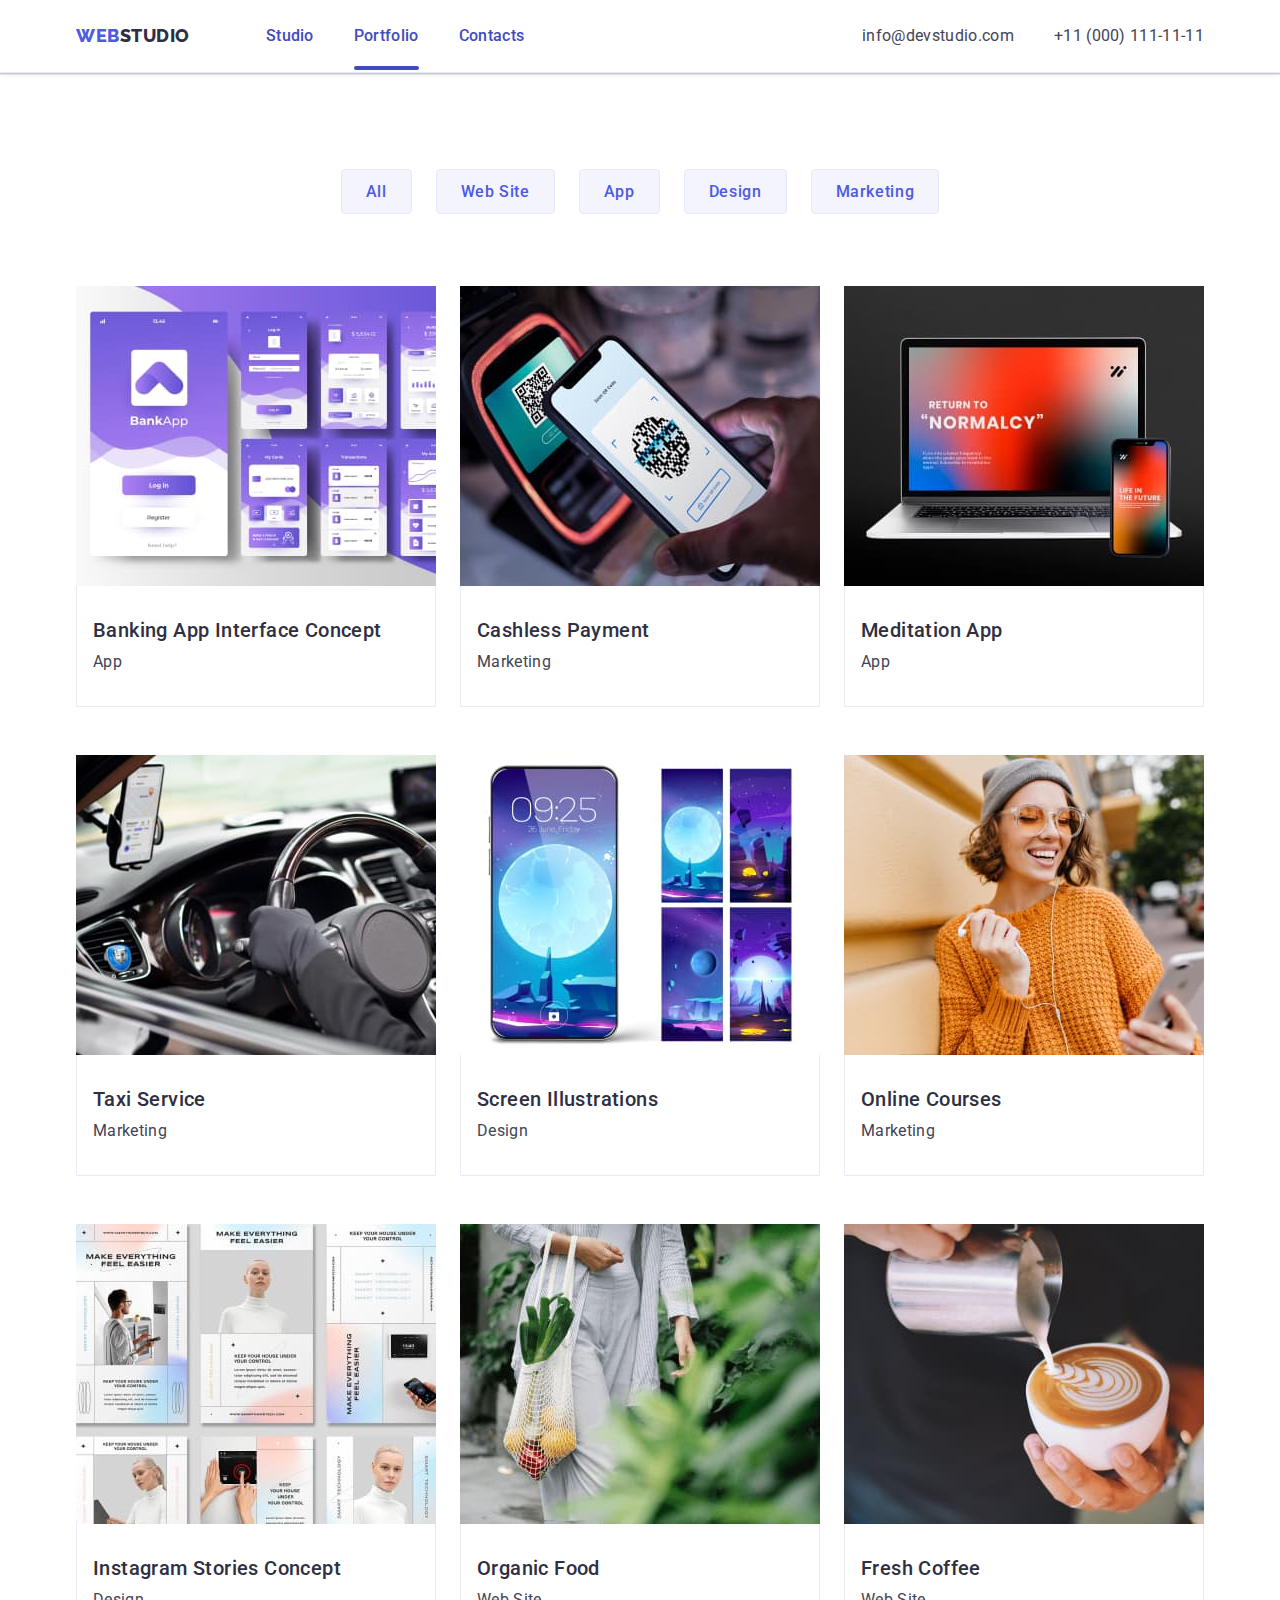
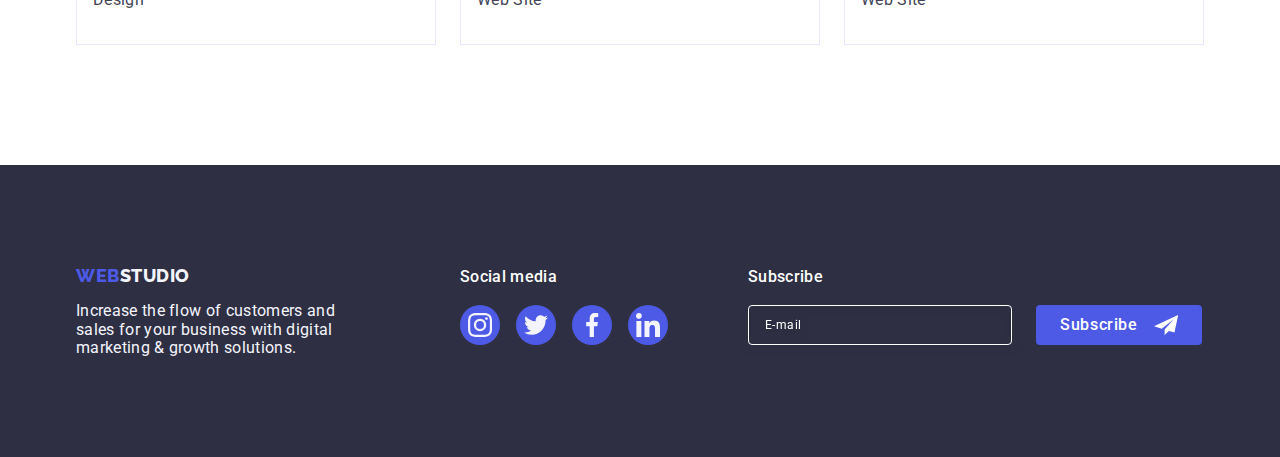
==== portfolio.html @ 7f77ce47 "Initial commit" ====
<!DOCTYPE html>
<html lang="en">
  <head>
    <meta charset="UTF-8" />
    <meta http-equiv="X-UA-Compatible" content="IE=edge" />
    <meta name="viewport" content="width=device-width, initial-scale=1.0" />
    <title>Webstudio</title>
    <link rel="preconnect" href="https://fonts.googleapis.com" />
    <link rel="preconnect" href="https://fonts.gstatic.com" crossorigin />
    <link
      href="https://fonts.googleapis.com/css2?family=Raleway:wght@800&family=Roboto:wght@400;500;700&display=swap"
      rel="stylesheet"
    />
    <link
      rel="stylesheet"
      href="https://cdnjs.cloudflare.com/ajax/libs/modern-normalize/1.1.0/modern-normalize.min.css"
    />
    <link rel="stylesheet" href="./css/styles.css" />
  </head>
  <body>
    <header class="main-header">
      <div class="container page-header-container">
        <nav class="main-nav">
          <a href="./index.html" class="page-logo-header link"
            >Web<span class="studio-logo">Studio</span></a
          >
          <ul class="nav-list list">
            <li class="nav-list-item">
              <a href="./index.html" class="nav-list-link link">Studio</a>
            </li>
            <li class="nav-list-item">
              <a href="./portfolio.html" class="nav-list-link link current"
                >Portfolio</a
              >
            </li>
            <li class="nav-list-item">
              <a href="" class="nav-list-link link">Contacts</a>
            </li>
          </ul>
        </nav>
        <address class="header-address">
          <ul class="contact-list list">
            <li class="contact-list-item">
              <a href="mailto:info@devstudio.com" class="contacts-link link"
                >info@devstudio.com</a
              >
            </li>
            <li class="contact-list-item">
              <a href="tel:+110001111111" class="contacts-link link"
                >+11 (000) 111-11-11</a
              >
            </li>
          </ul>
        </address>
      </div>
    </header>
    <main>
      <section class="section-main">
        <div class="container main-section-container">
          <h1 hidden>Main</h1>
          <ul class="button-list list">
            <li class="button-list-item">
              <button class="modal-open-btn" type="button">All</button>
            </li>
            <li class="button-list-item">
              <button class="modal-open-btn" type="button">Web Site</button>
            </li>
            <li class="button-list-item">
              <button class="modal-open-btn" type="button">App</button>
            </li>
            <li class="button-list-item">
              <button class="modal-open-btn" type="button">Design</button>
            </li>
            <li class="button-list-item">
              <button class="modal-open-btn" type="button">Marketing</button>
            </li>
          </ul>
          <ul class="widget-list list">
            <li class="widget-list-item">
              <a href="" class="widget-link link">
                <div class="employees-list-img-wraper">
                  <img
                    src="./images/Portfolio/Banking-App-Interface-Concept.jpg"
                    alt="App"
                    class="widget-list-img"
                    width="360"
                    height="300"
                  />
                  <p class="overlay">
                    14 Stylish and User-Friendly App Design Concepts · Task
                    Manager App · Calorie Tracker App · Exotic Fruit Ecommerce
                    App · Cloud Storage App
                  </p>
                </div>
                <div class="widget-container">
                  <h2 class="widget-list-title">
                    Banking App Interface Concept
                  </h2>
                  <p class="widget-list-text">App</p>
                </div>
              </a>
            </li>
            <li class="widget-list-item">
              <a href="" class="widget-link link">
                <div class="employees-list-img-wraper">
                  <img
                    src="./images/Portfolio/Cashless-Payment.jpg"
                    alt="Marketing"
                    class="widget-list-img"
                    width="360"
                    height="300"
                  />
                  <p class="overlay">
                    14 Stylish and User-Friendly App Design Concepts · Task
                    Manager App · Calorie Tracker App · Exotic Fruit Ecommerce
                    App · Cloud Storage App
                  </p>
                </div>
                <div class="widget-container">
                  <h2 class="widget-list-title">Cashless Payment</h2>
                  <p class="widget-list-text">Marketing</p>
                </div>
              </a>
            </li>
            <li class="widget-list-item">
              <a href="" class="widget-link link">
                <div class="employees-list-img-wraper">
                  <img
                    src="./images/Portfolio/Meditation-App.jpg"
                    alt="App"
                    class="widget-list-img"
                    width="360"
                    height="300"
                  />
                  <p class="overlay">
                    14 Stylish and User-Friendly App Design Concepts · Task
                    Manager App · Calorie Tracker App · Exotic Fruit Ecommerce
                    App · Cloud Storage App
                  </p>
                </div>
                <div class="widget-container">
                  <h2 class="widget-list-title">Meditation App</h2>
                  <p class="widget-list-text">App</p>
                </div>
              </a>
            </li>
            <li class="widget-list-item">
              <a href="" class="widget-link link">
                <div class="employees-list-img-wraper">
                  <img
                    src="./images/Portfolio/Taxi-Service.jpg"
                    alt="Marketing"
                    class="widget-list-img"
                    width="360"
                    height="300"
                  />
                  <p class="overlay">
                    14 Stylish and User-Friendly App Design Concepts · Task
                    Manager App · Calorie Tracker App · Exotic Fruit Ecommerce
                    App · Cloud Storage App
                  </p>
                </div>
                <div class="widget-container">
                  <h2 class="widget-list-title">Taxi Service</h2>
                  <p class="widget-list-text">Marketing</p>
                </div>
              </a>
            </li>
            <li class="widget-list-item">
              <a href="" class="widget-link link">
                <div class="employees-list-img-wraper">
                  <img
                    src="./images/Portfolio/Screen-Illustrations.jpg"
                    alt="Design"
                    class="widget-list-img"
                    width="360"
                    height="300"
                  />
                  <p class="overlay">
                    14 Stylish and User-Friendly App Design Concepts · Task
                    Manager App · Calorie Tracker App · Exotic Fruit Ecommerce
                    App · Cloud Storage App
                  </p>
                </div>
                <div class="widget-container">
                  <h2 class="widget-list-title">Screen Illustrations</h2>
                  <p class="widget-list-text">Design</p>
                </div>
              </a>
            </li>
            <li class="widget-list-item">
              <a href="" class="widget-link link">
                <div class="employees-list-img-wraper">
                  <img
                    src="./images/Portfolio/Online-Courses.jpg"
                    alt="Marketing"
                    class="widget-list-img"
                    width="360"
                    height="300"
                  />
                  <p class="overlay">
                    14 Stylish and User-Friendly App Design Concepts · Task
                    Manager App · Calorie Tracker App · Exotic Fruit Ecommerce
                    App · Cloud Storage App
                  </p>
                </div>
                <div class="widget-container">
                  <h2 class="widget-list-title">Online Courses</h2>
                  <p class="widget-list-text">Marketing</p>
                </div>
              </a>
            </li>
            <li class="widget-list-item">
              <a href="" class="widget-link link">
                <div class="employees-list-img-wraper">
                  <img
                    src="./images/Portfolio/Instagram-Stories-Concept.jpg"
                    alt="Design"
                    class="widget-list-img"
                    width="360"
                    height="300"
                  />
                  <p class="overlay">
                    14 Stylish and User-Friendly App Design Concepts · Task
                    Manager App · Calorie Tracker App · Exotic Fruit Ecommerce
                    App · Cloud Storage App
                  </p>
                </div>
                <div class="widget-container">
                  <h2 class="widget-list-title">Instagram Stories Concept</h2>
                  <p class="widget-list-text">Design</p>
                </div>
              </a>
            </li>
            <li class="widget-list-item">
              <a href="" class="widget-link link">
                <div class="employees-list-img-wraper">
                  <img
                    src="./images/Portfolio/Organic-Food.jpg"
                    alt="Web Site"
                    class="widget-list-img"
                    width="360"
                    height="300"
                  />
                  <p class="overlay">
                    14 Stylish and User-Friendly App Design Concepts · Task
                    Manager App · Calorie Tracker App · Exotic Fruit Ecommerce
                    App · Cloud Storage App
                  </p>
                </div>
                <div class="widget-container">
                  <h2 class="widget-list-title">Organic Food</h2>
                  <p class="widget-list-text">Web Site</p>
                </div>
              </a>
            </li>
            <li class="widget-list-item">
              <a href="" class="widget-link link">
                <div class="employees-list-img-wraper">
                  <img
                    src="./images/Portfolio/Fresh-Coffee.jpg"
                    alt="WebSite"
                    class="widget-list-img"
                    width="360"
                    height="300"
                  />
                  <p class="overlay">
                    14 Stylish and User-Friendly App Design Concepts · Task
                    Manager App · Calorie Tracker App · Exotic Fruit Ecommerce
                    App · Cloud Storage App
                  </p>
                </div>
                <div class="widget-container">
                  <h2 class="widget-list-title">Fresh Coffee</h2>
                  <p class="widget-list-text">Web Site</p>
                </div>
              </a>
            </li>
          </ul>
        </div>
      </section>
    </main>
    <footer class="page-footer">
      <div class="container footer-section-container">
        <div class="footer-div">
          <a href="./index.html" class="page-logo-footer link"
            >Web<span class="studio-logo-footer">Studio</span></a
          >
          <p class="footer-text">
            Increase the flow of customers and sales for your business with
            digital marketing & growth solutions.
          </p>
        </div>
        <div>
          <p class="social-media-list">Social media</p>
          <ul class="icon-footer list">
            <li class="icon-footer-item">
              <a href="" class="footer-link-icon link">
                <svg class="footer-icon-svg" width="24" height="24">
                  <use href="./images/icons.svg#icon-instagram"></use>
                </svg>
              </a>
            </li>
            <li class="icon-footer-item">
              <a href="" class="footer-link-icon link">
                <svg
                  class="footer-icon-svg"
                  width="24"
                  height="24"
                  aria-label=""
                >
                  <use href="./images/icons.svg#icon-twitter"></use>
                </svg>
              </a>
            </li>
            <li class="icon-footer-item">
              <a href="" class="footer-link-icon link">
                <svg
                  class="footer-icon-svg"
                  width="24"
                  height="24"
                  aria-label=""
                >
                  <use href="./images/icons.svg#icon-facebook"></use>
                </svg>
              </a>
            </li>
            <li class="icon-footer-item">
              <a href="" class="footer-link-icon link">
                <svg
                  class="footer-icon-svg"
                  width="24"
                  height="24"
                  aria-label=""
                >
                  <use href="./images/icons.svg#icon-linkedin"></use>
                </svg>
              </a>
            </li>
          </ul>
        </div>
        <div class="footer-main-div">
          <p class="foter-main-div-list">Subscribe</p>
          <form class="footer-form">
            <label class="footer-form-label">
              <input
                type="email"
                class="footer-form-input"
                placeholder="E-mail"
                name="email-subscribe"
              />
            </label>
            <button class="footer-subscribe-btn" type="submit">
              Subscribe
              <svg width="24" height="24" class="footer-subscribe-btn-svg">
                <use href="./images/icons.svg#icon-icon-send"></use>
              </svg>
            </button>
          </form>
        </div>
      </div>
    </footer>
  </body>
</html>
---- css/styles.css ----
:root {
  --main-font-family: "Roboto", sans-serif;
  --secondary-font-family-family: "Raleway", sans-serif;
  --main-text-color: #2e2f42;
  --hover-text-color: #404bbf;
  --secondary-main-text-color-blue: #4d5ae5;
  --secondary-main-text-color-dark: #434455;
  --transition-duration-and-fanc: 250ms cubic-bezier(0.4, 0, 0.2, 1);
}
button {
  cursor: pointer;
}
.list {
  list-style: none;
}
.link {
  text-decoration: none;
}
.page-logo-header {
  font-family: var(--secondary-font-family-family);
  font-weight: 800;
  font-size: 18px;
  line-height: 1.17;
  display: flex;
  align-items: center;
  letter-spacing: 0.03em;
  text-transform: uppercase;

  color: var(--secondary-main-text-color-blue);
  margin-right: 76px;
}
.nav-list-link:hover,
.nav-list-link:focus {
  color: var(--hover-text-color);
}
.studio-logo {
  color: var(--main-text-color);
}
.nav-list-link {
  position: relative;
  font-family: var(--main-font-family);
  font-weight: 500;
  font-size: 16px;
  line-height: 1.5;
  letter-spacing: 0.02em;
  color: var(--hover-text-color);
  padding-top: 24px;
  padding-bottom: 24px;
  transition: color var(--transition-duration-and-fanc);
}
.contacts-link {
  font-family: var(--main-font-family);
  font-weight: 400;
  font-size: 16px;
  line-height: 1.5;

  letter-spacing: 0.02em;

  color: var(--secondary-main-text-color-dark);
  transition: color var(--transition-duration-and-fanc);
}
.title-busines {
  font-family: var(--main-font-family);
  font-weight: 700;
  font-size: 56px;
  line-height: 1.07;
  text-align: center;
  letter-spacing: 0.02em;

  color: #ffffff;
  max-width: 496px;
  margin: 0 auto;
}
.modal-open-btn {
  font-family: var(--main-font-family);
  font-weight: 500;
  font-size: 16px;
  line-height: 1.2;
  align-items: center;
  letter-spacing: 0.04em;
  color: var(--secondary-main-text-color-blue);
  border-radius: 4px;
  padding: 12px 24px;
  border: 1px solid #e7e9fc;
  background: #f4f4fd;
  transition: color var(--transition-duration-and-fanc),
    background-color var(--transition-duration-and-fanc),
    border-color var(--transition-duration-and-fanc),
    box-shadow var(--transition-duration-and-fanc);
}
.main-list-title {
  font-family: var(--main-font-family);
  font-weight: 500;
  font-size: 20px;
  line-height: 1.2;

  letter-spacing: 0.02em;

  color: var(--main-text-color);
  margin-bottom: 8px;
}
.subtitle-main {
  font-family: var(--main-font-family);
  font-weight: 400;
  font-size: 16px;
  line-height: 1.5;
  letter-spacing: 0.02em;

  color: var(--secondary-main-text-color-dark);
}
.main-title {
  font-family: var(--main-font-family);
  font-weight: 700;
  font-size: 36px;
  line-height: 1.11;
  text-align: center;
  letter-spacing: 0.02em;
  text-transform: capitalize;
  color: var(--main-text-color);
  margin-bottom: 72px;
}
.team-list-workers {
  font-family: var(--main-font-family);
  font-weight: 500;
  font-size: 20px;
  line-height: 1.2;
  text-align: center;
  letter-spacing: 0.02em;

  color: var(--main-text-color);
  margin-bottom: 8px;
}
.team-list-profession {
  font-family: var(--main-font-family);
  font-weight: 400;
  font-size: 16px;
  line-height: 1.5;
  text-align: center;
  letter-spacing: 0.02em;

  color: var(--secondary-main-text-color-dark);
  margin-bottom: 8px;
}
.footer-text {
  font-family: var(--main-font-family);
  font-weight: 400;
  font-size: 16px;
  line-height: 1, 33;
  letter-spacing: 0.02em;

  color: #f4f4fd;
  max-width: 264px;
}
.modal-open-btn:hover,
.modal-open-btn:focus {
  background: var(--hover-text-color);
  box-shadow: 0px 3px 1px rgba(0, 0, 0, 0.1), 0px 2px 1px rgba(0, 0, 0, 0.08),
    0px 2px 2px rgba(0, 0, 0, 0.12);
  border-radius: 4px;
  color: #ffffff;
  border: 1px solid transparent;
}
.widget-list-title {
  font-family: var(--main-font-family);
  font-weight: 500;
  font-size: 20px;
  line-height: 1.2;

  letter-spacing: 0.02em;

  color: var(--main-text-color);
  margin-bottom: 8px;
}
.widget-list-text {
  font-family: var(--main-font-family);
  font-style: normal;
  font-weight: 400;
  font-size: 16px;
  line-height: 24px;

  letter-spacing: 0.02em;

  color: var(--secondary-main-text-color-dark);
}
body {
  color: var(--secondary-main-text-color-dark);
  font-family: var(--main-font-family);
  background-color: #ffffff;
}
.header-address {
  font-style: normal;
}
.contacts-link:hover,
.contacts-link:focus {
  color: var(--hover-text-color);
}
.section-main-busines {
  background-color: var(--main-text-color);
  padding: 188px 0;
  background-image: linear-gradient(
      rgba(46, 47, 66, 0.7),
      rgba(46, 47, 66, 0.7)
    ),
    url(../images/img-name.jpg);
  background-size: cover;
  max-width: 1440px;
  background-repeat: no-repeat;
  background-position: center;
  margin-left: auto;
  margin-right: auto;
}
.modal-open-button {
  font-family: var(--main-font-family);
  font-weight: 500;
  font-size: 16px;
  line-height: 1.5;
  align-items: center;
  letter-spacing: 0.04em;
  color: #ffffff;
  background: var(--secondary-main-text-color-blue);
  box-shadow: 0px 4px 4px rgba(0, 0, 0, 0.15);
  border-radius: 4px;
  display: block;
  min-width: 169px;
  height: 56px;
  border: none;
  margin: 48px auto 0 auto;
  transition: background-color var(--transition-duration-and-fanc);
}
.modal-open-button:hover,
.modal-open-button:focus {
  background-color: var(--hover-text-color);
}
.hidden-list {
  font-family: var(--main-font-family);
  font-weight: 700;
  font-size: 36px;
  line-height: 1, 33;
  text-align: center;
  letter-spacing: 0.02em;
  text-transform: capitalize;
  color: var(--secondary-main-text-color-blue);
}
.main-section-team {
  background-color: #f4f4fd;
}
.team-list-item {
  background-color: #ffffff;
}
.page-footer {
  background-color: var(--main-text-color);
}
.studio-logo-footer {
  color: #f4f4fd;
}
h1,
h2,
h3,
h4,
p {
  margin-top: 0;
  margin-bottom: 0;
}
ul,
ol {
  margin-top: 0;
  margin-right: 0;
  margin-bottom: 0;
}
img {
  display: block;
}
.main-header {
  display: flex;
  align-items: center;
  border-bottom: 1px solid #e7e9fc;
  padding-top: 24px;
  padding-bottom: 24px;
}
.main-nav {
  display: flex;
  align-items: center;
}
.nav-list {
  display: flex;
  align-items: center;
  gap: 40px;
}
.contact-list {
  display: flex;
  gap: 40px;
}
.container {
  width: 1158px;
  margin-left: auto;
  margin-right: auto;
  padding-left: 15px;
  padding-right: 15px;
}
.page-header-container {
  display: flex;
  align-items: center;
  justify-content: space-between;
}
ul {
  padding: 0px;
}
.main-list {
  display: flex;
  gap: 24px;
}
.section-main-advantages {
  padding: 120px 0;
}
.main-list-item {
  width: calc((100% - 72px) / 4);
}
.project-list {
  display: flex;
  gap: 24px;
}
.section-project {
  padding-bottom: 120px;
}
.main-section-team {
  padding: 120px 0;
}
.team-list {
  display: flex;
  gap: 24px;
}
.team-list-item {
  width: calc((100% - 72px) / 4);
  border-radius: 0px 0px 4px 4px;
  box-shadow: 0px 1px 6px rgba(46, 47, 66, 0.08),
    0px 1px 1px rgba(46, 47, 66, 0.16), 0px 2px 1px rgba(46, 47, 66, 0.08);
}
.team-container {
  padding: 32px 0;
}
.page-footer {
  padding: 100px 0;
}
.page-logo-footer {
  font-family: var(--secondary-font-family-family);
  font-weight: 800;
  font-size: 18px;
  line-height: 1.17;
  display: flex;
  align-items: center;
  letter-spacing: 0.03em;
  text-transform: uppercase;

  color: var(--secondary-main-text-color-blue);
  margin-right: 76px;
  display: inline-block;
  margin-bottom: 16px;
}
.button-list {
  display: flex;
  justify-content: center;
  gap: 24px;
  margin-bottom: 72px;
}
.section-main {
  padding-top: 96px;
  padding-bottom: 120px;
}
.widget-list {
  display: flex;
  flex-wrap: wrap;
  column-gap: 24px;
  row-gap: 48px;
}
.widget-list-item {
  width: calc((100% - 48px) / 3);
}
.widget-container {
  padding: 32px 16px;
  border: 1px solid #e7e9fc;
  border-top: none;
}
.main-header {
  box-shadow: 0px 2px 1px rgba(46, 47, 66, 0.08),
    0px 1px 1px rgba(46, 47, 66, 0.16), 0px 1px 6px rgba(46, 47, 66, 0.08);
}
.main-div-icon {
  display: flex;
  justify-content: center;
  align-items: center;
  background: #f4f4fd;
  border-radius: 4px;
  height: 112px;
  margin-bottom: 8px;
}
.icon-team {
  display: flex;
  justify-content: center;
  align-items: center;
  gap: 24px;
}
.icon-team-item {
  width: 40px;
  height: 40px;
}
.team-link-icon {
  display: flex;
  justify-content: center;
  align-items: center;
  width: 100%;
  height: 100%;
  background-color: var(--secondary-main-text-color-blue);
  border-radius: 50%;
  transition: background-color var(--transition-duration-and-fanc);
}
.team-link-icon:hover,
.team-link-icon:focus {
  background-color: var(--hover-text-color);
}
.team-icon-svg {
  fill: #f4f4fd;
}
.section-main-customers {
  padding-top: 120px;
  padding-bottom: 120px;
}
.main-link-customers {
  border: 1px solid #8e8f99;
  border-radius: 4px;
  height: 100%;
  width: 100%;
  display: flex;
  justify-content: center;
  align-items: center;
  color: #8e8f99;
  transition: border-color var(--transition-duration-and-fanc),
    color var(--transition-duration-and-fanc);
}
.main-list-customers {
  display: flex;
  justify-content: center;
  align-items: center;
  gap: 24px;
}
.main-title-customers {
  font-family: var(--main-font-family);
  font-weight: 700;
  font-size: 36px;
  line-height: 1.11;
  text-align: center;
  letter-spacing: 0.02em;
  text-transform: capitalize;
  color: var(--main-text-color);
  margin-bottom: 72px;
}
.main-list-customers-item {
  height: 88px;
  width: calc((100% - 120px) / 6);
}
.main-link-customers:hover,
.main-link-customers:focus {
  border-color: var(--hover-text-color);
  color: var(--hover-text-color);
}
.customers-icon {
  fill: currentColor;
}
.footer-section-container {
  display: flex;
  align-items: baseline;
}
.social-media-list {
  font-family: var(--main-font-family);
  font-style: normal;
  font-weight: 500;
  font-size: 16px;
  line-height: 24px;

  letter-spacing: 0.02em;

  color: #ffffff;
  margin-bottom: 16px;
}
.footer-div {
  margin-right: 120px;
}
.icon-footer-item {
  width: 40px;
  height: 40px;
}
.icon-footer {
  display: flex;
  justify-content: center;
  align-items: center;
  gap: 16px;
}
.footer-link-icon {
  display: flex;
  justify-content: center;
  align-items: center;
  width: 100%;
  height: 100%;
  background-color: var(--secondary-main-text-color-blue);
  border-radius: 50%;
  transition: background-color var(--transition-duration-and-fanc);
}
.footer-icon-svg {
  fill: #f4f4fd;
}
.footer-link-icon:hover,
.footer-link-icon:focus {
  background-color: #31d0aa;
}
.widget-link {
  display: block;
  transition: box-shadow var(--transition-duration-and-fanc);
}
.widget-link:hover,
.widget-link:focus {
  box-shadow: 0px 1px 6px rgba(46, 47, 66, 0.08),
    0px 1px 1px rgba(46, 47, 66, 0.16), 0px 2px 1px rgba(46, 47, 66, 0.08);
}
.employees-list-img-wraper {
  position: relative;
  overflow: hidden;
}
.overlay {
  position: absolute;
  top: 0;
  left: 0;
  padding: 40px 32px;
  background-color: var(--secondary-main-text-color-blue);
  width: 100%;
  height: 100%;
  overflow: auto;
  font-family: "Roboto";
  font-weight: 400;
  font-size: 16px;
  line-height: 1.5;
  letter-spacing: 0.02em;
  color: #f4f4fd;
  transform: translateY(100%);
  transition: transform var(--transition-duration-and-fanc);
}
.widget-link:hover .overlay,
.widget-link:focus .overlay {
  transform: translateY(0%);
}
.background {
  position: fixed;
  top: 0;
  left: 0;
  width: 100%;
  height: 100%;
  background: rgba(46, 47, 66, 0.4);
  transition: opacity var(--transition-duration-and-fanc),
    visibility var(--transition-duration-and-fanc);
}
.modal {
  position: absolute;
  top: 50%;
  left: 50%;
  transform: translate(-50%, -50%);
  width: 408px;
  min-height: 584px;
  background: #fcfcfc;
  box-shadow: 0px 1px 1px rgba(0, 0, 0, 0.14), 0px 1px 3px rgba(0, 0, 0, 0.12),
    0px 2px 1px rgba(0, 0, 0, 0.2);
  border-radius: 4px;
  transition: transform var(--transition-duration-and-fanc);
  padding: 72px 24px 24px 24px;
}
.modal-closed-btn {
  position: absolute;
  top: 24px;
  right: 24px;
  transform: translate();
  width: 24px;
  height: 24px;
  background: #e7e9fc;
  border: 1px solid rgba(0, 0, 0, 0.1);
  padding: 0px;
  border-radius: 50%;
  display: flex;
  justify-content: center;
  align-items: center;
  transition: background-color var(--transition-duration-and-fanc),
    border var(--transition-duration-and-fanc);
}
.modal-closed-btn:hover,
.modal-closed-btn:focus {
  background-color: #404bbf;
  border: none;
  fill: #ffffff;
}
.is-hidden {
  opacity: 0;
  visibility: hidden;
  pointer-events: none;
}
.modal-closed-icon {
  transition: fill var(--transition-duration-and-fanc);
}
.current::after {
  display: block;
  content: "";
  position: absolute;
  left: 0;
  bottom: -1px;
  width: 100%;
  height: 4px;
  background-color: var(--hover-text-color);
  border-radius: 2px;
  margin-top: 20px;
  transition: color var(--transition-duration-and-fanc);
  color: #404bbf;
}
.contacts-title {
  font-family: var(--main-font-family);
  font-weight: 500;
  font-size: 16px;
  line-height: 1.5;
  display: flex;
  justify-content: center;
  align-items: center;
  letter-spacing: 0.02em;

  color: var(--main-text-color);
  margin-bottom: 16px;
  text-align: center;
}
.contact-form-field-wrapper {
  display: block;
  font-size: 12px;
  line-height: 1.17;
  letter-spacing: 0.04em;
  color: #8e8f99;
  margin-bottom: 4px;
}
.contacts-form-input {
  width: 100%;
  padding-left: 38px;
  height: 40px;
  border: 1px solid rgba(46, 47, 66, 0.4);
  border-radius: 4px;
  transition: border-color var(--transition-duration-and-fanc);
  background-color: transparent;
  outline: transparent;
}
.contact-form-field-desc {
  font-family: var(--main-font-family);
  font-weight: 400;
  font-size: 12px;
  line-height: 1.16px;
  letter-spacing: 0.04em;
  color: #8e8f99;
  display: block;
  margin-bottom: 10px;
}
.contact-form-input-icon {
  position: absolute;
  top: 50%;
  left: 16px;
  transform: translateY(-50%);
  fill: #2e2f42;
  transition: fill var(--transition-duration-and-fanc);
}
.contact-form-input-wrapper {
  position: relative;
  display: block;
}
.contacts-form-input:focus {
  border-color: var(--secondary-main-text-color-blue);
  outline: none;
}
.contacts-form-input:focus + .contact-form-input-icon {
  fill: var(--secondary-main-text-color-blue);
}
.contacts-form-textarea {
  width: 100%;
  height: 120px;
  resize: none;
  padding: 8px 16px 8px 16px;
  line-height: 1.17;
  background: #fcfcfc;
  border-radius: 4px;
  transition: border-color var(--transition-duration-and-fanc);
  font-size: 12px;
  letter-spacing: 0.04em;
  color: rgba(46, 47, 66, 0.4);
  border: 1px solid rgba(46, 47, 66, 0.2);
  background-color: transparent;
  outline: transparent;
}
.contacts-form-textarea:focus {
  outline: none;
  border-color: var(--secondary-main-text-color-blue);
}
.contacts-form-textarea::placeholder {
  font-family: var(--main-font-family);
  font-weight: 400;
  font-size: 12px;
  line-height: 1.5;

  letter-spacing: 0.04em;

  color: rgba(46, 47, 66, 0.4);
}
.contacts-form-container {
  margin-bottom: 8px;
}
.contacts-form-container-textarea {
  margin-bottom: 16px;
}
.contacts-form-container-checkbox {
  margin-bottom: 24px;
  height: 16px;
  width: 100%;
}
.contact-form-field-check {
  width: 16px;
  height: 16px;
  border: 1px solid rgba(46, 47, 66, 0.4);
  border-radius: 2px;
  display: inline-flex;
  align-items: center;
  justify-content: center;
  fill: transparent;
  transition: background-color 250ms cubic-bezier(0.4, 0, 0.2, 1),
    border 250ms cubic-bezier(0.4, 0, 0.2, 1),
    fill 250ms cubic-bezier(0.4, 0, 0.2, 1);
  margin-right: 10px;
}
.contacts-form-checkbox:checked
  + .contact-form-field-wrapper
  > .contact-form-field-check {
  background-color: var(--hover-text-color);
  border: none;
  fill: #ffffff;
  border-color: var(--hover-text-color);
}
.contact-form-field-link {
  color: #4d5ae5;
}
.contacts-form-checkbox {
  appearance: none;
  position: absolute;
}
.contact-form-button {
  display: block;
  min-width: 169px;
  font-weight: 500;
  font-size: 16px;
  line-height: 1.5;
  align-items: center;
  letter-spacing: 0.04em;
  color: #ffffff;
  background: var(--secondary-main-text-color-blue);
  box-shadow: 0px 4px 4px rgba(0, 0, 0, 0.15);
  border-radius: 4px;
  min-width: 169px;
  height: 56px;
  border: none;
  margin: 48px auto 0 auto;
  transition: background-color var(--transition-duration-and-fanc);
}
.foter-main-div-list {
  font-weight: 500;
  font-size: 16px;
  line-height: 1.5;
  letter-spacing: 0.02em;

  color: #ffffff;
  margin-bottom: 16px;
}
.footer-main-div {
  margin-left: 80px;
}
.footer-form-input {
  background-color: transparent;
  height: 40px;
  width: 264px;
  border: 1px solid #ffffff;
  filter: drop-shadow(0px 4px 4px rgba(0, 0, 0, 0.15));
  border-radius: 4px;
  font-weight: 400;
  font-size: 12px;
  line-height: 1.5;
  letter-spacing: 0.04em;
  padding-left: 16px;
  color: #ffffff;
}
.footer-form-input::placeholder {
  color: #ffffff;
}
.footer-subscribe-btn {
  background: #4d5ae5;
  border-radius: 4px;
  display: flex;
  flex-direction: row;
  justify-content: center;
  align-items: center;
  padding: 8px 24px;
  font-weight: 500;
  font-size: 16px;
  line-height: 24px;
  letter-spacing: 0.04em;
  min-width: 165px;

  color: #ffffff;
  border: none;
}
.footer-form {
  display: flex;
  gap: 24px;
}
.footer-subscribe-btn-svg {
  margin-left: 16px;
}
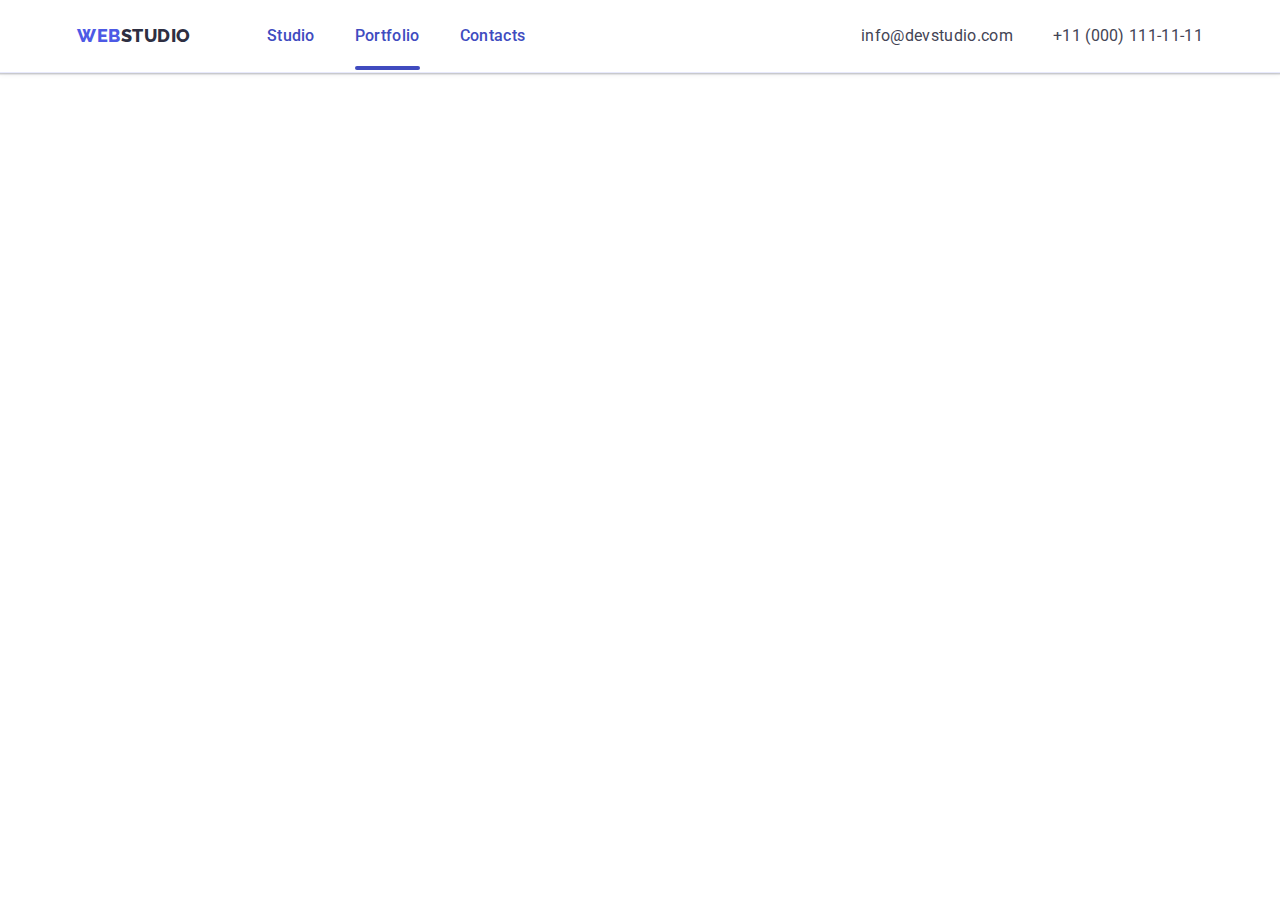
==== commit 292844cb: "123" ====
--- a/portfolio.html
+++ b/portfolio.html
@@ -38,6 +38,11 @@
             </li>
           </ul>
         </nav>
+        <button class="modal-open-btn-header js-open-menu" type="button">
+          <svg class="svg-header-button" width="32" height="22">
+            <use href="./images/icons.svg#icon-menu"></use>
+          </svg>
+        </button>
         <address class="header-address">
           <ul class="contact-list list">
             <li class="contact-list-item">
@@ -53,8 +58,90 @@
           </ul>
         </address>
       </div>
+      <div class="mobile-menu js-menu-container">
+        <div class="container mobile-menu-container">
+          <button type="button" class="mobile-menu-closed-btn js-close-menu">
+            <svg class="mobile-closed-icon" width="8" height="8">
+              <use href="./images/icons.svg#icon-close"></use>
+            </svg>
+          </button>
+          <ul class="nav-mobile-menu list">
+            <li class="nav-mobile-menu-item menu-item">
+              <a href="./index.html" class="nav-mobile-menu-link link"
+                >Studio</a
+              >
+            </li>
+            <li class="nav-mobile-menu-item menu-item">
+              <a
+                href="./portfolio.html"
+                class="nav-mobile-menu-link link current-two"
+                >Portfolio</a
+              >
+            </li>
+            <li class="nav-mobile-menu-item menu-item-two">
+              <a href="" class="nav-mobile-menu-link link">Contacts</a>
+            </li>
+          </ul>
+          <ul class="mobile-menu-address list">
+            <li class="mobile-menu-addres-item-one">
+              <a href="tel:+110001111111" class="menu-link-addres-item-one link"
+                >+11 (000) 111-11-11</a
+              >
+            </li>
+            <li class="mobile-menu-addres-item-two">
+              <a
+                href="mailto:infodevstudio.com"
+                class="menu-link-addres-item-two link"
+                >info@devstudio.com</a
+              >
+            </li>
+          </ul>
+          <ul class="mobile-list-icon list">
+            <li class="mobile-list-icon-item">
+              <a href="" class="mobile-list-icon-link">
+                <svg class="mobile-list-icon-svg" width="24" height="24">
+                  <use
+                    href="./images/icons.svg#icon-instagram"
+                    aria-label=""
+                  ></use>
+                </svg>
+              </a>
+            </li>
+            <li class="mobile-list-icon-item">
+              <a href="" class="mobile-list-icon-link">
+                <svg class="mobile-list-icon-svg" width="30" height="24">
+                  <use
+                    href="./images/icons.svg#icon-twitter"
+                    aria-label=""
+                  ></use>
+                </svg>
+              </a>
+            </li>
+            <li class="mobile-list-icon-item">
+              <a href="" class="mobile-list-icon-link">
+                <svg class="mobile-list-icon-svg" width="24" height="32">
+                  <use
+                    href="./images/icons.svg#icon-facebook"
+                    aria-label=""
+                  ></use>
+                </svg>
+              </a>
+            </li>
+            <li class="mobile-list-icon-item">
+              <a href="" class="mobile-list-icon-link" width="15" height="15">
+                <svg class="mobile-list-icon-svg" width="24" height="24">
+                  <use
+                    href="./images/icons.svg#icon-linkedin"
+                    aria-label=""
+                  ></use>
+                </svg>
+              </a>
+            </li>
+          </ul>
+        </div>
+      </div>
     </header>
-    <main>
+    <!--  <main>
       <section class="section-main">
         <div class="container main-section-container">
           <h1 hidden>Main</h1>
@@ -360,5 +447,7 @@
         </div>
       </div>
     </footer>
+    -->
+    <script src="./js/mobile-menu.js"></script>
   </body>
 </html>
--- a/css/styles.css
+++ b/css/styles.css
@@ -16,49 +16,532 @@
 .link {
   text-decoration: none;
 }
-.page-logo-header {
-  font-family: var(--secondary-font-family-family);
-  font-weight: 800;
-  font-size: 18px;
-  line-height: 1.17;
-  display: flex;
-  align-items: center;
-  letter-spacing: 0.03em;
-  text-transform: uppercase;
-
-  color: var(--secondary-main-text-color-blue);
-  margin-right: 76px;
-}
-.nav-list-link:hover,
-.nav-list-link:focus {
-  color: var(--hover-text-color);
-}
-.studio-logo {
-  color: var(--main-text-color);
-}
-.nav-list-link {
-  position: relative;
-  font-family: var(--main-font-family);
-  font-weight: 500;
-  font-size: 16px;
-  line-height: 1.5;
-  letter-spacing: 0.02em;
-  color: var(--hover-text-color);
-  padding-top: 24px;
-  padding-bottom: 24px;
-  transition: color var(--transition-duration-and-fanc);
-}
-.contacts-link {
-  font-family: var(--main-font-family);
-  font-weight: 400;
-  font-size: 16px;
-  line-height: 1.5;
-
-  letter-spacing: 0.02em;
-
-  color: var(--secondary-main-text-color-dark);
-  transition: color var(--transition-duration-and-fanc);
-}
+/*Header*/
+@media screen and (max-width: 767px) {
+  .nav-list {
+    display: none;
+  }
+  .header-address {
+    display: none;
+  }
+  .page-header-container {
+    display: flex;
+    justify-content: space-between;
+  }
+  .page-logo-header {
+    font-family: var(--secondary-font-family-family);
+    font-weight: 800;
+    font-size: 18px;
+    line-height: 1.17;
+    letter-spacing: 0.03em;
+    text-transform: uppercase;
+
+    color: var(--secondary-main-text-color-blue);
+    margin-right: 76px;
+  }
+  .studio-logo {
+    color: var(--main-text-color);
+  }
+  .modal-open-btn-header {
+    border: none;
+    background-color: transparent;
+    padding: 0;
+  }
+  .main-header {
+    padding-bottom: 24px;
+    padding-top: 26px;
+    border-bottom: 1px solid #e7e9fc;
+    box-shadow: 0px 2px 1px rgba(46, 47, 66, 0.08),
+      0px 1px 1px rgba(46, 47, 66, 0.16), 0px 1px 6px rgba(46, 47, 66, 0.08);
+  }
+  .mobile-menu {
+    position: fixed;
+    top: 0;
+    left: 0;
+    width: 100%;
+    height: 100%;
+    background: #ffffff;
+    box-shadow: 0px 2px 1px rgba(46, 47, 66, 0.08),
+      0px 1px 1px rgba(46, 47, 66, 0.16), 0px 1px 6px rgba(46, 47, 66, 0.08);
+    opacity: 0;
+    visibility: hidden;
+    pointer-events: none;
+  }
+  .mobile-menu.is-open {
+    opacity: 1;
+    visibility: visible;
+    pointer-events: all;
+  }
+  .mobile-menu-closed-btn {
+    border-radius: 50%;
+    border: 1px solid #2e2f42;
+    display: flex;
+    justify-content: center;
+    align-items: center;
+    width: 24px;
+    height: 24px;
+    padding: 0px;
+    position: absolute;
+    top: 24px;
+    right: 24px;
+  }
+  .mobile-menu-container {
+    padding-top: 80px;
+    position: relative;
+  }
+  .nav-mobile-menu-item {
+    font-weight: 700;
+    font-size: 36px;
+    line-height: 1.11;
+
+    letter-spacing: 0.02em;
+  }
+  .nav-mobile-menu-link {
+    color: var(--main-text-color);
+    cursor: grab;
+  }
+  .menu-item {
+    margin-bottom: 40px;
+  }
+  .menu-item-two {
+    margin-bottom: 284px;
+  }
+  .mobile-menu-addres-item-one {
+    font-weight: 700;
+    font-size: 36px;
+    line-height: 40px;
+
+    letter-spacing: 0.02em;
+    margin-bottom: 40px;
+  }
+  .menu-link-addres-item-one {
+    color: var(--secondary-main-text-color-blue);
+  }
+  .mobile-menu-addres-item-two {
+    font-weight: 500;
+    font-size: 20px;
+    line-height: 24px;
+
+    letter-spacing: 0.02em;
+  }
+  .menu-link-addres-item-two {
+    color: var(--secondary-main-text-color-dark);
+  }
+  .mobile-list-icon {
+    display: flex;
+    gap: 56px;
+  }
+  .mobile-list-icon-item {
+    width: 40px;
+    height: 40px;
+  }
+  .mobile-list-icon-link {
+    display: flex;
+    justify-content: center;
+    align-items: center;
+    width: 100%;
+    height: 100%;
+    background-color: var(--secondary-main-text-color-blue);
+    border-radius: 50%;
+    transition: background-color var(--transition-duration-and-fanc);
+  }
+  .mobile-list-icon-link:hover,
+  .mobile-list-icon-link:focus {
+    background-color: var(--hover-text-color);
+  }
+  .mobile-list-icon-svg {
+    fill: #f4f4fd;
+  }
+  .mobile-menu-address {
+    margin-bottom: 48px;
+  }
+  .current-two {
+    color: var(--hover-text-color);
+  }
+
+  .title-busines {
+    font-family: var(--main-font-family);
+    font-weight: 700;
+    font-size: 56px;
+    line-height: 1.07;
+    text-align: center;
+    letter-spacing: 0.02em;
+
+    color: #ffffff;
+    max-width: 496px;
+    margin: 0 auto;
+  }
+  .modal-open-button {
+    font-family: var(--main-font-family);
+    font-weight: 500;
+    font-size: 16px;
+    line-height: 1.5;
+    align-items: center;
+    letter-spacing: 0.04em;
+    color: #ffffff;
+    background: var(--secondary-main-text-color-blue);
+    box-shadow: 0px 4px 4px rgba(0, 0, 0, 0.15);
+    border-radius: 4px;
+    display: block;
+    min-width: 169px;
+    height: 56px;
+    border: none;
+    margin: 48px auto 0 auto;
+    transition: background-color var(--transition-duration-and-fanc);
+  }
+  .modal-open-button:hover,
+  .modal-open-button:focus {
+    background-color: var(--hover-text-color);
+  }
+  .section-main-busines {
+    background-color: var(--main-text-color);
+    padding: 188px 0;
+    background-image: linear-gradient(
+        rgba(46, 47, 66, 0.7),
+        rgba(46, 47, 66, 0.7)
+      ),
+      url(../images/mobile_bg/asdasd.jpg);
+    background-size: cover;
+    max-width: 767px;
+    background-repeat: no-repeat;
+    background-position: center;
+    margin-left: auto;
+    margin-right: auto;
+  }
+}
+@media screen and (min-device-pixel-ratio: 2) and (max-width: 767px),
+  screen and (min-resolution: 192dpi) and (max-width: 767px),
+  screen and (min-resolution: 2dppx) and (max-width: 767px) {
+  .section-main-busines {
+    background-image: linear-gradient(
+        rgba(46, 47, 66, 0.7),
+        rgba(46, 47, 66, 0.7)
+      ),
+      url(../images/mobile_bg/zxcz@2x.jpg);
+  }
+}
+@media screen and (min-width: 768px) {
+  .mobile-menu {
+    display: none;
+  }
+  .modal-open-btn-header {
+    display: none;
+  }
+  .page-logo-header {
+    font-family: var(--secondary-font-family-family);
+    font-weight: 800;
+    font-size: 18px;
+    line-height: 1.17;
+    letter-spacing: 0.03em;
+    text-transform: uppercase;
+
+    color: var(--secondary-main-text-color-blue);
+    margin-right: 120px;
+  }
+  .nav-list-link:hover,
+  .nav-list-link:focus {
+    color: var(--hover-text-color);
+  }
+  .studio-logo {
+    color: var(--main-text-color);
+  }
+  .nav-list-link {
+    position: relative;
+    font-family: var(--main-font-family);
+    font-weight: 500;
+    font-size: 16px;
+    line-height: 1.5;
+    letter-spacing: 0.02em;
+    color: var(--hover-text-color);
+    padding-top: 24px;
+    padding-bottom: 24px;
+    transition: color var(--transition-duration-and-fanc);
+  }
+  .contacts-link {
+    font-family: var(--main-font-family);
+    font-weight: 400;
+    font-size: 12px;
+    line-height: 1.16;
+
+    letter-spacing: 0.02em;
+
+    color: var(--secondary-main-text-color-dark);
+    transition: color var(--transition-duration-and-fanc);
+  }
+  .header-address {
+    font-style: normal;
+  }
+  .contacts-link:hover,
+  .contacts-link:focus {
+    color: var(--hover-text-color);
+  }
+  .main-header {
+    display: flex;
+    align-items: center;
+    border-bottom: 1px solid #e7e9fc;
+    padding-top: 24px;
+    padding-bottom: 24px;
+  }
+  .main-nav {
+    display: flex;
+    align-items: center;
+  }
+  .nav-list {
+    display: flex;
+    align-items: center;
+    gap: 40px;
+  }
+  .contact-list {
+  }
+  .page-header-container {
+    display: flex;
+    align-items: center;
+    justify-content: space-between;
+    margin: 0;
+  }
+  .main-header {
+    box-shadow: 0px 2px 1px rgba(46, 47, 66, 0.08),
+      0px 1px 1px rgba(46, 47, 66, 0.16), 0px 1px 6px rgba(46, 47, 66, 0.08);
+  }
+  .current::after {
+    display: block;
+    content: "";
+    position: absolute;
+    left: 0;
+    bottom: -1px;
+    width: 100%;
+    height: 4px;
+    background-color: var(--hover-text-color);
+    border-radius: 2px;
+    margin-top: 20px;
+    transition: color var(--transition-duration-and-fanc);
+    color: #404bbf;
+  }
+  .title-busines {
+    font-family: var(--main-font-family);
+    font-weight: 700;
+    font-size: 56px;
+    line-height: 1.07;
+    text-align: center;
+    letter-spacing: 0.02em;
+
+    color: #ffffff;
+    max-width: 496px;
+    margin: 0 auto;
+  }
+  .section-main-busines {
+    background-color: var(--main-text-color);
+    padding: 188px 0;
+    background-image: linear-gradient(
+        rgba(46, 47, 66, 0.7),
+        rgba(46, 47, 66, 0.7)
+      ),
+      url(../images/img-name.jpg);
+    background-size: cover;
+    max-width: 1199px;
+    background-repeat: no-repeat;
+    background-position: center;
+    margin-left: auto;
+    margin-right: auto;
+  }
+  .modal-open-button {
+    font-family: var(--main-font-family);
+    font-weight: 500;
+    font-size: 16px;
+    line-height: 1.5;
+    align-items: center;
+    letter-spacing: 0.04em;
+    color: #ffffff;
+    background: var(--secondary-main-text-color-blue);
+    box-shadow: 0px 4px 4px rgba(0, 0, 0, 0.15);
+    border-radius: 4px;
+    display: block;
+    min-width: 169px;
+    height: 56px;
+    border: none;
+    margin: 48px auto 0 auto;
+    transition: background-color var(--transition-duration-and-fanc);
+  }
+  .modal-open-button:hover,
+  .modal-open-button:focus {
+    background-color: var(--hover-text-color);
+  }
+}
+@media screen and (min-width: 1200px) {
+  .mobile-menu {
+    display: none;
+  }
+  .modal-open-btn-header {
+    display: none;
+  }
+  .page-logo-header {
+    font-family: var(--secondary-font-family-family);
+    font-weight: 800;
+    font-size: 18px;
+    line-height: 1.17;
+    letter-spacing: 0.03em;
+    text-transform: uppercase;
+
+    color: var(--secondary-main-text-color-blue);
+    margin-right: 76px;
+  }
+  .nav-list-link:hover,
+  .nav-list-link:focus {
+    color: var(--hover-text-color);
+  }
+  .studio-logo {
+    color: var(--main-text-color);
+  }
+  .nav-list-link {
+    position: relative;
+    font-family: var(--main-font-family);
+    font-weight: 500;
+    font-size: 16px;
+    line-height: 1.5;
+    letter-spacing: 0.02em;
+    color: var(--hover-text-color);
+    padding-top: 24px;
+    padding-bottom: 24px;
+    transition: color var(--transition-duration-and-fanc);
+  }
+  .contacts-link {
+    font-family: var(--main-font-family);
+    font-weight: 400;
+    font-size: 16px;
+    line-height: 1.5;
+
+    letter-spacing: 0.02em;
+
+    color: var(--secondary-main-text-color-dark);
+    transition: color var(--transition-duration-and-fanc);
+  }
+  .header-address {
+    font-style: normal;
+  }
+  .contacts-link:hover,
+  .contacts-link:focus {
+    color: var(--hover-text-color);
+  }
+  .main-header {
+    display: flex;
+    align-items: center;
+    border-bottom: 1px solid #e7e9fc;
+    padding-top: 24px;
+    padding-bottom: 24px;
+  }
+  .main-nav {
+    display: flex;
+    align-items: center;
+  }
+  .nav-list {
+    display: flex;
+    align-items: center;
+    gap: 40px;
+  }
+  .contact-list {
+    display: flex;
+    gap: 40px;
+  }
+  .page-header-container {
+    display: flex;
+    align-items: center;
+    justify-content: space-between;
+  }
+  .main-header {
+    box-shadow: 0px 2px 1px rgba(46, 47, 66, 0.08),
+      0px 1px 1px rgba(46, 47, 66, 0.16), 0px 1px 6px rgba(46, 47, 66, 0.08);
+  }
+  .current::after {
+    display: block;
+    content: "";
+    position: absolute;
+    left: 0;
+    bottom: -1px;
+    width: 100%;
+    height: 4px;
+    background-color: var(--hover-text-color);
+    border-radius: 2px;
+    margin-top: 20px;
+    transition: color var(--transition-duration-and-fanc);
+    color: #404bbf;
+  }
+
+  .title-busines {
+    font-family: var(--main-font-family);
+    font-weight: 700;
+    font-size: 56px;
+    line-height: 1.07;
+    text-align: center;
+    letter-spacing: 0.02em;
+
+    color: #ffffff;
+    max-width: 496px;
+    margin: 0 auto;
+  }
+
+  .section-main-busines {
+    background-color: var(--main-text-color);
+    padding: 188px 0;
+    background-image: linear-gradient(
+        rgba(46, 47, 66, 0.7),
+        rgba(46, 47, 66, 0.7)
+      ),
+      url(../images/img-name.jpg);
+    background-size: cover;
+    max-width: 1440px;
+    background-repeat: no-repeat;
+    background-position: center;
+    margin-left: auto;
+    margin-right: auto;
+  }
+  .modal-open-button {
+    font-family: var(--main-font-family);
+    font-weight: 500;
+    font-size: 16px;
+    line-height: 1.5;
+    align-items: center;
+    letter-spacing: 0.04em;
+    color: #ffffff;
+    background: var(--secondary-main-text-color-blue);
+    box-shadow: 0px 4px 4px rgba(0, 0, 0, 0.15);
+    border-radius: 4px;
+    display: block;
+    min-width: 169px;
+    height: 56px;
+    border: none;
+    margin: 48px auto 0 auto;
+    transition: background-color var(--transition-duration-and-fanc);
+  }
+  .modal-open-button:hover,
+  .modal-open-button:focus {
+    background-color: var(--hover-text-color);
+  }
+}
+/*Main*/
+/*Container*/
+.container {
+  padding-left: 16px;
+  padding-right: 16px;
+}
+@media screen and (min-width: 430px) {
+  .container {
+    width: 428px;
+    margin-left: auto;
+    margin-right: auto;
+  }
+}
+@media screen and (min-width: 768px) {
+  .container {
+    width: 768px;
+  }
+}
+@media screen and (min-width: 1200px) {
+  .container {
+    width: 1158px;
+  }
+}
+/*busines*/
+/*
 .title-busines {
   font-family: var(--main-font-family);
   font-weight: 700;
@@ -70,129 +553,6 @@
   color: #ffffff;
   max-width: 496px;
   margin: 0 auto;
-}
-.modal-open-btn {
-  font-family: var(--main-font-family);
-  font-weight: 500;
-  font-size: 16px;
-  line-height: 1.2;
-  align-items: center;
-  letter-spacing: 0.04em;
-  color: var(--secondary-main-text-color-blue);
-  border-radius: 4px;
-  padding: 12px 24px;
-  border: 1px solid #e7e9fc;
-  background: #f4f4fd;
-  transition: color var(--transition-duration-and-fanc),
-    background-color var(--transition-duration-and-fanc),
-    border-color var(--transition-duration-and-fanc),
-    box-shadow var(--transition-duration-and-fanc);
-}
-.main-list-title {
-  font-family: var(--main-font-family);
-  font-weight: 500;
-  font-size: 20px;
-  line-height: 1.2;
-
-  letter-spacing: 0.02em;
-
-  color: var(--main-text-color);
-  margin-bottom: 8px;
-}
-.subtitle-main {
-  font-family: var(--main-font-family);
-  font-weight: 400;
-  font-size: 16px;
-  line-height: 1.5;
-  letter-spacing: 0.02em;
-
-  color: var(--secondary-main-text-color-dark);
-}
-.main-title {
-  font-family: var(--main-font-family);
-  font-weight: 700;
-  font-size: 36px;
-  line-height: 1.11;
-  text-align: center;
-  letter-spacing: 0.02em;
-  text-transform: capitalize;
-  color: var(--main-text-color);
-  margin-bottom: 72px;
-}
-.team-list-workers {
-  font-family: var(--main-font-family);
-  font-weight: 500;
-  font-size: 20px;
-  line-height: 1.2;
-  text-align: center;
-  letter-spacing: 0.02em;
-
-  color: var(--main-text-color);
-  margin-bottom: 8px;
-}
-.team-list-profession {
-  font-family: var(--main-font-family);
-  font-weight: 400;
-  font-size: 16px;
-  line-height: 1.5;
-  text-align: center;
-  letter-spacing: 0.02em;
-
-  color: var(--secondary-main-text-color-dark);
-  margin-bottom: 8px;
-}
-.footer-text {
-  font-family: var(--main-font-family);
-  font-weight: 400;
-  font-size: 16px;
-  line-height: 1, 33;
-  letter-spacing: 0.02em;
-
-  color: #f4f4fd;
-  max-width: 264px;
-}
-.modal-open-btn:hover,
-.modal-open-btn:focus {
-  background: var(--hover-text-color);
-  box-shadow: 0px 3px 1px rgba(0, 0, 0, 0.1), 0px 2px 1px rgba(0, 0, 0, 0.08),
-    0px 2px 2px rgba(0, 0, 0, 0.12);
-  border-radius: 4px;
-  color: #ffffff;
-  border: 1px solid transparent;
-}
-.widget-list-title {
-  font-family: var(--main-font-family);
-  font-weight: 500;
-  font-size: 20px;
-  line-height: 1.2;
-
-  letter-spacing: 0.02em;
-
-  color: var(--main-text-color);
-  margin-bottom: 8px;
-}
-.widget-list-text {
-  font-family: var(--main-font-family);
-  font-style: normal;
-  font-weight: 400;
-  font-size: 16px;
-  line-height: 24px;
-
-  letter-spacing: 0.02em;
-
-  color: var(--secondary-main-text-color-dark);
-}
-body {
-  color: var(--secondary-main-text-color-dark);
-  font-family: var(--main-font-family);
-  background-color: #ffffff;
-}
-.header-address {
-  font-style: normal;
-}
-.contacts-link:hover,
-.contacts-link:focus {
-  color: var(--hover-text-color);
 }
 .section-main-busines {
   background-color: var(--main-text-color);
@@ -230,6 +590,30 @@
 .modal-open-button:hover,
 .modal-open-button:focus {
   background-color: var(--hover-text-color);
+}*/
+/*advantages*/
+.section-main-advantages {
+  padding: 120px 0;
+}
+.main-list-title {
+  font-family: var(--main-font-family);
+  font-weight: 500;
+  font-size: 20px;
+  line-height: 1.2;
+
+  letter-spacing: 0.02em;
+
+  color: var(--main-text-color);
+  margin-bottom: 8px;
+}
+.subtitle-main {
+  font-family: var(--main-font-family);
+  font-weight: 400;
+  font-size: 16px;
+  line-height: 1.5;
+  letter-spacing: 0.02em;
+
+  color: var(--secondary-main-text-color-dark);
 }
 .hidden-list {
   font-family: var(--main-font-family);
@@ -240,6 +624,109 @@
   letter-spacing: 0.02em;
   text-transform: capitalize;
   color: var(--secondary-main-text-color-blue);
+}
+.main-list {
+  display: flex;
+  gap: 24px;
+}
+.main-list-item {
+  width: calc((100% - 72px) / 4);
+}
+.modal-open-btn {
+  font-family: var(--main-font-family);
+  font-weight: 500;
+  font-size: 16px;
+  line-height: 1.2;
+  align-items: center;
+  letter-spacing: 0.04em;
+  color: var(--secondary-main-text-color-blue);
+  border-radius: 4px;
+  padding: 12px 24px;
+  border: 1px solid #e7e9fc;
+  background: #f4f4fd;
+  transition: color var(--transition-duration-and-fanc),
+    background-color var(--transition-duration-and-fanc),
+    border-color var(--transition-duration-and-fanc),
+    box-shadow var(--transition-duration-and-fanc);
+}
+.main-title {
+  font-family: var(--main-font-family);
+  font-weight: 700;
+  font-size: 36px;
+  line-height: 1.11;
+  text-align: center;
+  letter-spacing: 0.02em;
+  text-transform: capitalize;
+  color: var(--main-text-color);
+  margin-bottom: 72px;
+}
+.team-list-workers {
+  font-family: var(--main-font-family);
+  font-weight: 500;
+  font-size: 20px;
+  line-height: 1.2;
+  text-align: center;
+  letter-spacing: 0.02em;
+
+  color: var(--main-text-color);
+  margin-bottom: 8px;
+}
+.team-list-profession {
+  font-family: var(--main-font-family);
+  font-weight: 400;
+  font-size: 16px;
+  line-height: 1.5;
+  text-align: center;
+  letter-spacing: 0.02em;
+
+  color: var(--secondary-main-text-color-dark);
+  margin-bottom: 8px;
+}
+.footer-text {
+  font-family: var(--main-font-family);
+  font-weight: 400;
+  font-size: 16px;
+  line-height: 1, 33;
+  letter-spacing: 0.02em;
+
+  color: #f4f4fd;
+  max-width: 264px;
+}
+.modal-open-btn:hover,
+.modal-open-btn:focus {
+  background: var(--hover-text-color);
+  box-shadow: 0px 3px 1px rgba(0, 0, 0, 0.1), 0px 2px 1px rgba(0, 0, 0, 0.08),
+    0px 2px 2px rgba(0, 0, 0, 0.12);
+  border-radius: 4px;
+  color: #ffffff;
+  border: 1px solid transparent;
+}
+.widget-list-title {
+  font-family: var(--main-font-family);
+  font-weight: 500;
+  font-size: 20px;
+  line-height: 1.2;
+
+  letter-spacing: 0.02em;
+
+  color: var(--main-text-color);
+  margin-bottom: 8px;
+}
+.widget-list-text {
+  font-family: var(--main-font-family);
+  font-style: normal;
+  font-weight: 400;
+  font-size: 16px;
+  line-height: 24px;
+
+  letter-spacing: 0.02em;
+
+  color: var(--secondary-main-text-color-dark);
+}
+body {
+  color: var(--secondary-main-text-color-dark);
+  font-family: var(--main-font-family);
+  background-color: #ffffff;
 }
 .main-section-team {
   background-color: #f4f4fd;
@@ -270,50 +757,8 @@
 img {
   display: block;
 }
-.main-header {
-  display: flex;
-  align-items: center;
-  border-bottom: 1px solid #e7e9fc;
-  padding-top: 24px;
-  padding-bottom: 24px;
-}
-.main-nav {
-  display: flex;
-  align-items: center;
-}
-.nav-list {
-  display: flex;
-  align-items: center;
-  gap: 40px;
-}
-.contact-list {
-  display: flex;
-  gap: 40px;
-}
-.container {
-  width: 1158px;
-  margin-left: auto;
-  margin-right: auto;
-  padding-left: 15px;
-  padding-right: 15px;
-}
-.page-header-container {
-  display: flex;
-  align-items: center;
-  justify-content: space-between;
-}
 ul {
   padding: 0px;
-}
-.main-list {
-  display: flex;
-  gap: 24px;
-}
-.section-main-advantages {
-  padding: 120px 0;
-}
-.main-list-item {
-  width: calc((100% - 72px) / 4);
 }
 .project-list {
   display: flex;
@@ -379,10 +824,6 @@
   padding: 32px 16px;
   border: 1px solid #e7e9fc;
   border-top: none;
-}
-.main-header {
-  box-shadow: 0px 2px 1px rgba(46, 47, 66, 0.08),
-    0px 1px 1px rgba(46, 47, 66, 0.16), 0px 1px 6px rgba(46, 47, 66, 0.08);
 }
 .main-div-icon {
   display: flex;
@@ -600,20 +1041,6 @@
 }
 .modal-closed-icon {
   transition: fill var(--transition-duration-and-fanc);
-}
-.current::after {
-  display: block;
-  content: "";
-  position: absolute;
-  left: 0;
-  bottom: -1px;
-  width: 100%;
-  height: 4px;
-  background-color: var(--hover-text-color);
-  border-radius: 2px;
-  margin-top: 20px;
-  transition: color var(--transition-duration-and-fanc);
-  color: #404bbf;
 }
 .contacts-title {
   font-family: var(--main-font-family);
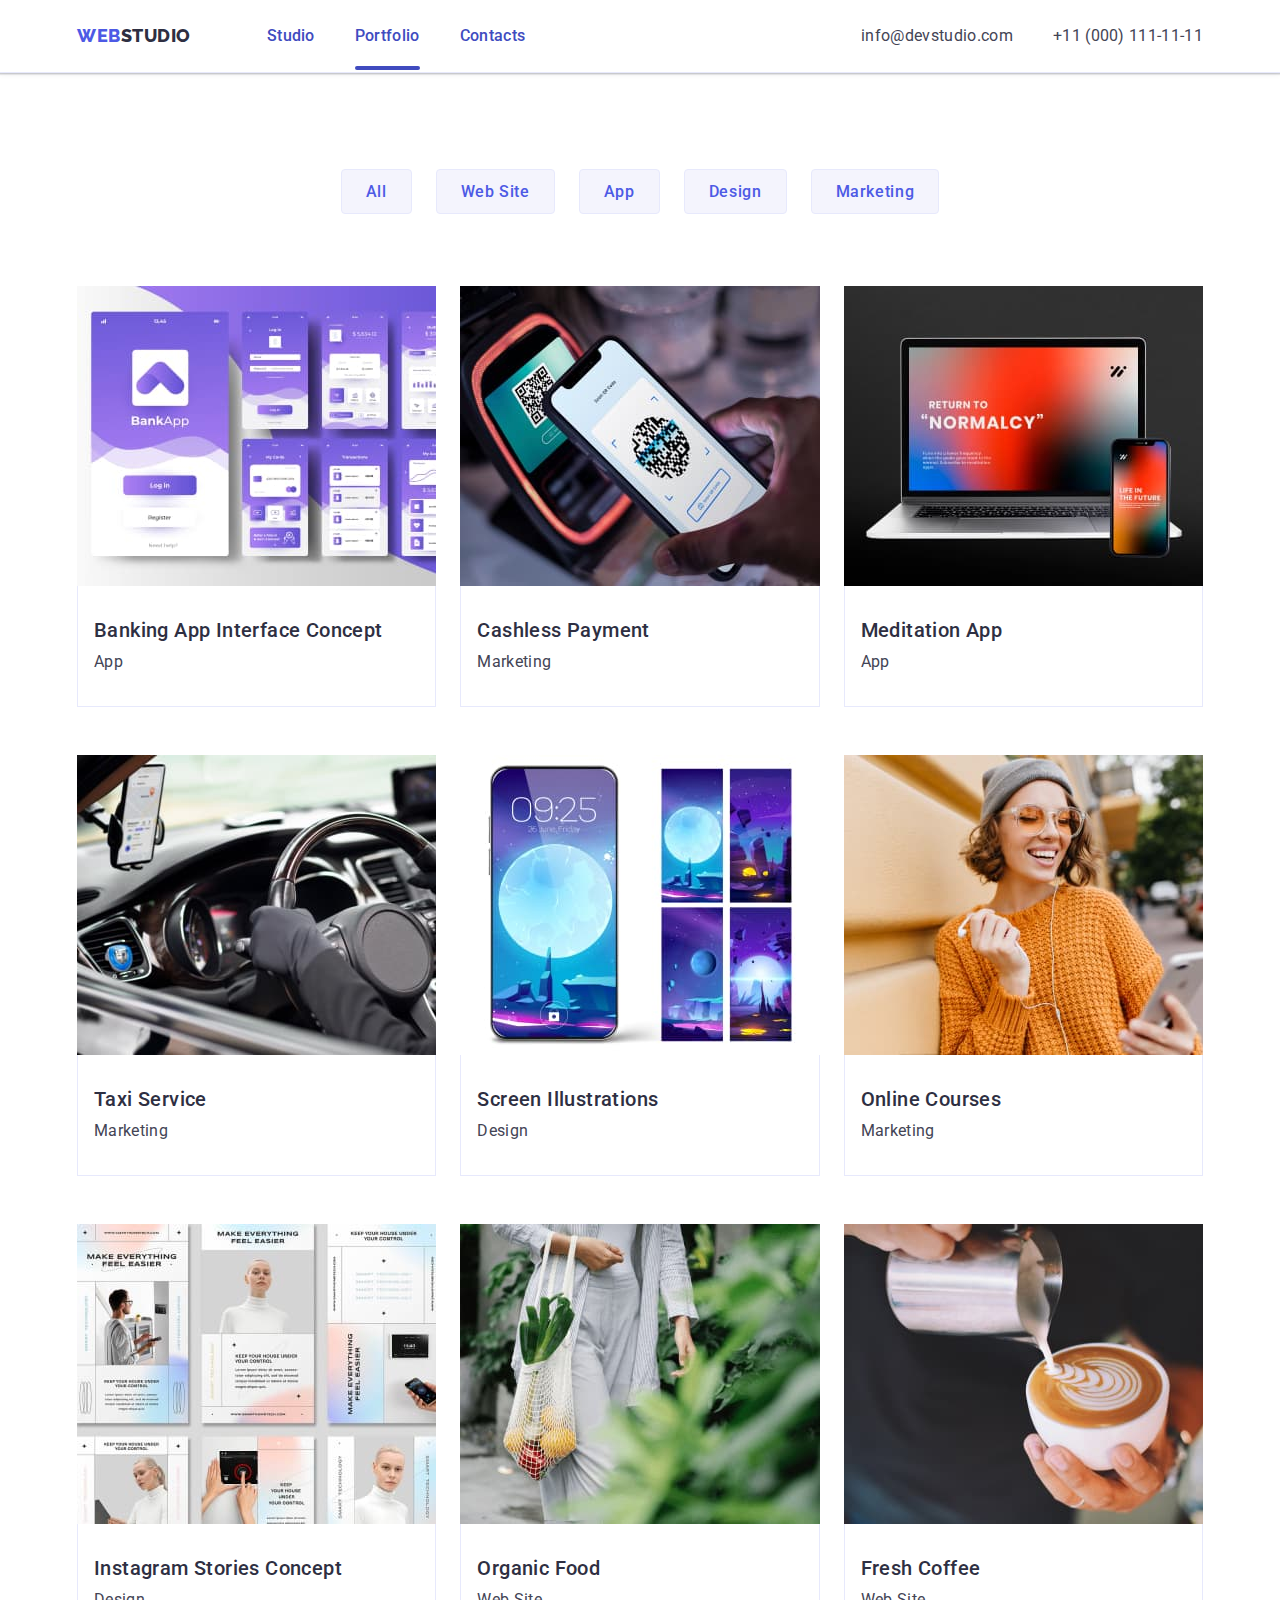
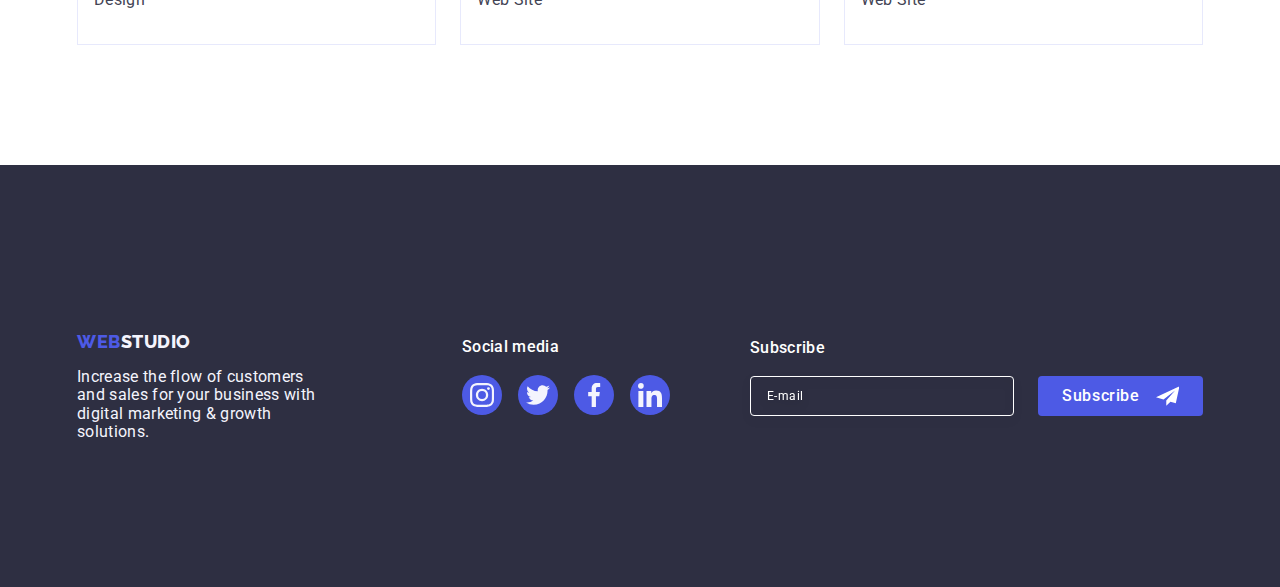
==== commit 8321ae64: "123" ====
--- a/portfolio.html
+++ b/portfolio.html
@@ -141,7 +141,7 @@
         </div>
       </div>
     </header>
-    <!--  <main>
+    <main>
       <section class="section-main">
         <div class="container main-section-container">
           <h1 hidden>Main</h1>
@@ -447,7 +447,6 @@
         </div>
       </div>
     </footer>
-    -->
     <script src="./js/mobile-menu.js"></script>
   </body>
 </html>
--- a/css/styles.css
+++ b/css/styles.css
@@ -18,147 +18,638 @@
 }
 /*Header*/
 @media screen and (max-width: 767px) {
+  .section-project {
+    display: none;
+  }
+  .main-icon {
+    display: none;
+  }
   .nav-list {
     display: none;
   }
   .header-address {
     display: none;
   }
+
+  @media (min-device-pixel-ratio: 2),
+    (min-resolution: 192dpi),
+    (min-resolution: 2dppx) {
+    .section-main-busines {
+      background-image: linear-gradient(
+          rgba(46, 47, 66, 0.7),
+          rgba(46, 47, 66, 0.7)
+        ),
+        url(../images/mobile_bg/zxcz@2x.jpg);
+    }
+  }
+}
+.page-header-container {
+  display: flex;
+  justify-content: space-between;
+}
+.page-logo-header {
+  font-family: var(--secondary-font-family-family);
+  font-weight: 800;
+  font-size: 18px;
+  line-height: 1.17;
+  letter-spacing: 0.03em;
+  text-transform: uppercase;
+
+  color: var(--secondary-main-text-color-blue);
+  margin-right: 76px;
+}
+.studio-logo {
+  color: var(--main-text-color);
+}
+.modal-open-btn-header {
+  border: none;
+  background-color: transparent;
+  padding: 0;
+}
+.main-header {
+  padding-bottom: 24px;
+  padding-top: 26px;
+  border-bottom: 1px solid #e7e9fc;
+  box-shadow: 0px 2px 1px rgba(46, 47, 66, 0.08),
+    0px 1px 1px rgba(46, 47, 66, 0.16), 0px 1px 6px rgba(46, 47, 66, 0.08);
+}
+.mobile-menu {
+  position: fixed;
+  top: 0;
+  left: 0;
+  width: 100%;
+  height: 100%;
+  background: #ffffff;
+  box-shadow: 0px 2px 1px rgba(46, 47, 66, 0.08),
+    0px 1px 1px rgba(46, 47, 66, 0.16), 0px 1px 6px rgba(46, 47, 66, 0.08);
+  opacity: 0;
+  visibility: hidden;
+  pointer-events: none;
+  transition: opacity var(--transition-duration-and-fanc),
+    visibility var(--transition-duration-and-fanc),
+    poiner-events var(--transition-duration-and-fanc);
+}
+.mobile-menu.is-open {
+  opacity: 1;
+  visibility: visible;
+  pointer-events: all;
+  transition: opacity var(--transition-duration-and-fanc),
+    visibility var(--transition-duration-and-fanc),
+    poiner-events var(--transition-duration-and-fanc);
+}
+.mobile-menu-closed-btn {
+  border-radius: 50%;
+  border: 1px solid #2e2f42;
+  display: flex;
+  justify-content: center;
+  align-items: center;
+  width: 24px;
+  height: 24px;
+  padding: 0px;
+  position: absolute;
+  top: 24px;
+  right: 24px;
+}
+.mobile-menu-container {
+  padding-top: 80px;
+  position: relative;
+}
+.nav-mobile-menu-item {
+  font-weight: 700;
+  font-size: 36px;
+  line-height: 1.11;
+
+  letter-spacing: 0.02em;
+}
+.nav-mobile-menu-link {
+  color: var(--main-text-color);
+  cursor: grab;
+}
+.menu-item {
+  margin-bottom: 40px;
+}
+.menu-item-two {
+  margin-bottom: 284px;
+}
+.mobile-menu-addres-item-one {
+  font-weight: 700;
+  font-size: 36px;
+  line-height: 40px;
+
+  letter-spacing: 0.02em;
+  margin-bottom: 40px;
+}
+.menu-link-addres-item-one {
+  color: var(--secondary-main-text-color-blue);
+}
+.mobile-menu-addres-item-two {
+  font-weight: 500;
+  font-size: 20px;
+  line-height: 24px;
+
+  letter-spacing: 0.02em;
+}
+.menu-link-addres-item-two {
+  color: var(--secondary-main-text-color-dark);
+}
+.mobile-list-icon {
+  display: flex;
+  gap: 56px;
+}
+.mobile-list-icon-item {
+  width: 40px;
+  height: 40px;
+}
+.mobile-list-icon-link {
+  display: flex;
+  justify-content: center;
+  align-items: center;
+  width: 100%;
+  height: 100%;
+  background-color: var(--secondary-main-text-color-blue);
+  border-radius: 50%;
+  transition: background-color var(--transition-duration-and-fanc);
+}
+.mobile-list-icon-link:hover,
+.mobile-list-icon-link:focus {
+  background-color: var(--hover-text-color);
+}
+.mobile-list-icon-svg {
+  fill: #f4f4fd;
+}
+.mobile-menu-address {
+  margin-bottom: 48px;
+}
+.current-two {
+  color: var(--hover-text-color);
+}
+/*Busisnes*/
+.title-busines {
+  font-family: var(--main-font-family);
+  font-weight: 700;
+  font-size: 56px;
+  line-height: 1.07;
+  text-align: center;
+  letter-spacing: 0.02em;
+
+  color: #ffffff;
+  max-width: 496px;
+  margin: 0 auto;
+}
+.modal-open-button {
+  font-family: var(--main-font-family);
+  font-weight: 500;
+  font-size: 16px;
+  line-height: 1.5;
+  align-items: center;
+  letter-spacing: 0.04em;
+  color: #ffffff;
+  background: var(--secondary-main-text-color-blue);
+  box-shadow: 0px 4px 4px rgba(0, 0, 0, 0.15);
+  border-radius: 4px;
+  display: block;
+  min-width: 169px;
+  height: 56px;
+  border: none;
+  margin: 48px auto 0 auto;
+  transition: background-color var(--transition-duration-and-fanc);
+}
+.modal-open-button:hover,
+.modal-open-button:focus {
+  background-color: var(--hover-text-color);
+}
+.section-main-busines {
+  background-color: var(--main-text-color);
+  padding: 188px 0;
+  background-image: linear-gradient(
+      rgba(46, 47, 66, 0.7),
+      rgba(46, 47, 66, 0.7)
+    ),
+    url(../images/mobile_bg/asdasd.jpg);
+  background-size: cover;
+  max-width: 767px;
+  background-repeat: no-repeat;
+  background-position: center;
+  margin-left: auto;
+  margin-right: auto;
+}
+/*advantages*/
+.section-main-advantages {
+  padding: 96px 0;
+}
+.main-list-title {
+  font-weight: 700;
+  font-size: 36px;
+  line-height: 1.11;
+
+  letter-spacing: 0.02em;
+
+  color: var(--main-text-color);
+  margin-bottom: 8px;
+}
+.subtitle-main {
+  font-weight: 500;
+  font-size: 16px;
+  line-height: 1.5;
+  letter-spacing: 0.02em;
+
+  color: #434455;
+  width: 396px;
+
+  letter-spacing: 0.02em;
+
+  color: var(--secondary-main-text-color-dark);
+}
+.hidden-list {
+  font-family: var(--main-font-family);
+  font-weight: 700;
+  font-size: 36px;
+  line-height: 1, 33;
+  text-align: center;
+  letter-spacing: 0.02em;
+  text-transform: capitalize;
+  color: var(--secondary-main-text-color-blue);
+}
+.main-list {
+  display: flex;
+  flex-direction: column;
+  gap: 72px;
+}
+.main-list-item {
+  width: calc((100% - 72px) / 4);
+}
+/*Team*/
+.main-section-team {
+  background-color: #f4f4fd;
+  padding: 120px 0;
+}
+.main-title {
+  font-family: var(--main-font-family);
+  font-weight: 700;
+  font-size: 36px;
+  line-height: 1.11;
+  text-align: center;
+  letter-spacing: 0.02em;
+  text-transform: capitalize;
+  color: var(--main-text-color);
+  margin-bottom: 72px;
+}
+.team-list {
+  display: flex;
+  flex-direction: column;
+  row-gap: 72px;
+  align-items: center;
+}
+.team-list-item {
+  background-color: #ffffff;
+  width: 264px;
+  border-radius: 0px 0px 4px 4px;
+  box-shadow: 0px 1px 6px rgba(46, 47, 66, 0.08),
+    0px 1px 1px rgba(46, 47, 66, 0.16), 0px 2px 1px rgba(46, 47, 66, 0.08);
+}
+.team-container {
+  padding: 32px 0;
+}
+.team-list-workers {
+  font-family: var(--main-font-family);
+  font-weight: 500;
+  font-size: 20px;
+  line-height: 1.2;
+  text-align: center;
+  letter-spacing: 0.02em;
+
+  color: var(--main-text-color);
+  margin-bottom: 8px;
+}
+.team-list-profession {
+  font-family: var(--main-font-family);
+  font-weight: 400;
+  font-size: 16px;
+  line-height: 1.5;
+  text-align: center;
+  letter-spacing: 0.02em;
+
+  color: var(--secondary-main-text-color-dark);
+  margin-bottom: 8px;
+}
+.icon-team {
+  display: flex;
+  justify-content: center;
+  align-items: center;
+  gap: 24px;
+}
+.icon-team-item {
+  width: 40px;
+  height: 40px;
+}
+.team-link-icon {
+  display: flex;
+  justify-content: center;
+  align-items: center;
+  width: 100%;
+  height: 100%;
+  background-color: var(--secondary-main-text-color-blue);
+  border-radius: 50%;
+  transition: background-color var(--transition-duration-and-fanc);
+}
+.team-link-icon:hover,
+.team-link-icon:focus {
+  background-color: var(--hover-text-color);
+}
+.team-icon-svg {
+  fill: #f4f4fd;
+}
+/*Customers*/
+.section-main-customers {
+  padding-top: 120px;
+  padding-bottom: 120px;
+}
+.main-title-customers {
+  font-family: var(--main-font-family);
+  font-weight: 700;
+  font-size: 36px;
+  line-height: 1.11;
+  text-align: center;
+  letter-spacing: 0.02em;
+  text-transform: capitalize;
+  color: var(--main-text-color);
+  margin-bottom: 72px;
+}
+.main-list-customers {
+  display: flex;
+  justify-content: center;
+  align-items: center;
+  column-gap: 14px;
+  row-gap: 72px;
+  flex-wrap: wrap;
+}
+.main-link-customers {
+  border: 1px solid #8e8f99;
+  border-radius: 4px;
+  height: 100%;
+  width: 100%;
+  display: flex;
+  justify-content: center;
+  align-items: center;
+  color: #8e8f99;
+  transition: border-color var(--transition-duration-and-fanc),
+    color var(--transition-duration-and-fanc);
+}
+.main-list-customers-item {
+  height: 88px;
+  width: 191px;
+}
+.main-link-customers:hover,
+.main-link-customers:focus {
+  border-color: var(--hover-text-color);
+  color: var(--hover-text-color);
+}
+.customers-icon {
+  fill: currentColor;
+}
+/*Footer*/
+.page-footer {
+  background-color: var(--main-text-color);
+  padding: 100px 0;
+  display: flex;
+  align-items: center;
+  justify-content: center;
+}
+.footer-section-container {
+  display: flex;
+  align-items: center;
+  flex-direction: column;
+  margin-left: auto;
+  margin-right: auto;
+}
+.page-logo-footer {
+  font-family: var(--secondary-font-family-family);
+  font-weight: 800;
+  font-size: 18px;
+  line-height: 1.17;
+  letter-spacing: 0.03em;
+  text-transform: uppercase;
+
+  color: var(--secondary-main-text-color-blue);
+  display: flex;
+  justify-content: center;
+  margin-bottom: 16px;
+}
+.studio-logo-footer {
+  color: #f4f4fd;
+}
+.footer-text {
+  font-family: var(--main-font-family);
+  font-weight: 400;
+  font-size: 16px;
+  line-height: 1, 33;
+  letter-spacing: 0.02em;
+
+  color: #f4f4fd;
+  max-width: 264px;
+}
+.footer-link-icon {
+  display: flex;
+  justify-content: center;
+  align-items: center;
+  width: 100%;
+  height: 100%;
+  background-color: var(--secondary-main-text-color-blue);
+  border-radius: 50%;
+  transition: background-color var(--transition-duration-and-fanc);
+}
+.footer-icon-svg {
+  fill: #f4f4fd;
+}
+.footer-link-icon:hover,
+.footer-link-icon:focus {
+  background-color: #31d0aa;
+}
+.foter-main-div-list {
+  font-weight: 500;
+  font-size: 16px;
+  line-height: 1.5;
+  letter-spacing: 0.02em;
+
+  color: #ffffff;
+  margin-bottom: 16px;
+  display: flex;
+  justify-content: center;
+}
+.foter-main-div-list {
+  font-weight: 500;
+  font-size: 16px;
+  line-height: 1.5;
+  letter-spacing: 0.02em;
+
+  color: #ffffff;
+  margin-bottom: 16px;
+}
+.footer-form {
+  display: flex;
+  flex-direction: column;
+  gap: 24px;
+}
+.footer-form-input {
+  background-color: transparent;
+  height: 40px;
+  width: 394px;
+  border: 1px solid #ffffff;
+  filter: drop-shadow(0px 4px 4px rgba(0, 0, 0, 0.15));
+  border-radius: 4px;
+  font-weight: 400;
+  font-size: 12px;
+  line-height: 1.5;
+  letter-spacing: 0.04em;
+  padding-left: 16px;
+  color: #ffffff;
+}
+.footer-form-input::placeholder {
+  color: #ffffff;
+}
+.social-media-list {
+  font-family: var(--main-font-family);
+  font-style: normal;
+  font-weight: 500;
+  font-size: 16px;
+  line-height: 24px;
+
+  letter-spacing: 0.02em;
+
+  color: #ffffff;
+  margin-bottom: 16px;
+  margin-top: 72px;
+  display: flex;
+  justify-content: center;
+}
+.icon-footer-item {
+  width: 40px;
+  height: 40px;
+}
+.icon-footer {
+  display: flex;
+  justify-content: center;
+  align-items: center;
+  gap: 16px;
+  margin-bottom: 72px;
+}
+.footer-subscribe-btn {
+  background: #4d5ae5;
+  border-radius: 4px;
+  display: flex;
+  flex-direction: row;
+  justify-content: center;
+  align-items: center;
+  padding: 8px 24px;
+  font-weight: 500;
+  font-size: 16px;
+  line-height: 24px;
+  letter-spacing: 0.04em;
+  width: 165px;
+  margin-right: auto;
+  margin-left: auto;
+  color: #ffffff;
+  border: none;
+}
+.footer-subscribe-btn-svg {
+  margin-left: 16px;
+}
+/*Portfolio*/
+/*Buttons*/
+.button-list {
+  display: flex;
+  flex-wrap: wrap;
+  gap: 24px;
+  margin-bottom: 72px;
+}
+/*Widjet*/
+
+@media screen and (min-width: 768px) {
+  .section-project {
+    display: none;
+  }
+  .main-icon {
+    display: none;
+  }
+  .mobile-menu {
+    display: none;
+  }
+  .modal-open-btn-header {
+    display: none;
+  }
+  .nav-list-link {
+    position: relative;
+    font-family: var(--main-font-family);
+    font-weight: 500;
+    font-size: 16px;
+    line-height: 1.5;
+    letter-spacing: 0.02em;
+    color: var(--hover-text-color);
+    padding-top: 24px;
+    padding-bottom: 24px;
+    transition: color var(--transition-duration-and-fanc);
+  }
+  .contacts-link {
+    font-family: var(--main-font-family);
+    font-weight: 400;
+    font-size: 12px;
+    line-height: 1.16;
+
+    letter-spacing: 0.02em;
+
+    color: var(--secondary-main-text-color-dark);
+    transition: color var(--transition-duration-and-fanc);
+  }
+  .header-address {
+    font-style: normal;
+  }
+  .contacts-link:hover,
+  .contacts-link:focus {
+    color: var(--hover-text-color);
+  }
+  .main-header {
+    display: flex;
+    align-items: center;
+    border-bottom: 1px solid #e7e9fc;
+    padding-top: 24px;
+    padding-bottom: 24px;
+  }
+  .main-nav {
+    display: flex;
+    align-items: center;
+  }
+  .nav-list {
+    display: flex;
+    align-items: center;
+    gap: 40px;
+  }
+  .contact-list {
+  }
   .page-header-container {
     display: flex;
+    align-items: center;
     justify-content: space-between;
-  }
-  .page-logo-header {
-    font-family: var(--secondary-font-family-family);
-    font-weight: 800;
-    font-size: 18px;
-    line-height: 1.17;
-    letter-spacing: 0.03em;
-    text-transform: uppercase;
-
-    color: var(--secondary-main-text-color-blue);
-    margin-right: 76px;
-  }
-  .studio-logo {
-    color: var(--main-text-color);
-  }
-  .modal-open-btn-header {
-    border: none;
-    background-color: transparent;
-    padding: 0;
+    margin: 0;
   }
   .main-header {
-    padding-bottom: 24px;
-    padding-top: 26px;
-    border-bottom: 1px solid #e7e9fc;
     box-shadow: 0px 2px 1px rgba(46, 47, 66, 0.08),
       0px 1px 1px rgba(46, 47, 66, 0.16), 0px 1px 6px rgba(46, 47, 66, 0.08);
   }
-  .mobile-menu {
-    position: fixed;
-    top: 0;
+  .current::after {
+    display: block;
+    content: "";
+    position: absolute;
     left: 0;
+    bottom: -1px;
     width: 100%;
-    height: 100%;
-    background: #ffffff;
-    box-shadow: 0px 2px 1px rgba(46, 47, 66, 0.08),
-      0px 1px 1px rgba(46, 47, 66, 0.16), 0px 1px 6px rgba(46, 47, 66, 0.08);
-    opacity: 0;
-    visibility: hidden;
-    pointer-events: none;
-  }
-  .mobile-menu.is-open {
-    opacity: 1;
-    visibility: visible;
-    pointer-events: all;
-  }
-  .mobile-menu-closed-btn {
-    border-radius: 50%;
-    border: 1px solid #2e2f42;
-    display: flex;
-    justify-content: center;
-    align-items: center;
-    width: 24px;
-    height: 24px;
-    padding: 0px;
-    position: absolute;
-    top: 24px;
-    right: 24px;
-  }
-  .mobile-menu-container {
-    padding-top: 80px;
-    position: relative;
-  }
-  .nav-mobile-menu-item {
-    font-weight: 700;
-    font-size: 36px;
-    line-height: 1.11;
-
-    letter-spacing: 0.02em;
-  }
-  .nav-mobile-menu-link {
-    color: var(--main-text-color);
-    cursor: grab;
-  }
-  .menu-item {
-    margin-bottom: 40px;
-  }
-  .menu-item-two {
-    margin-bottom: 284px;
-  }
-  .mobile-menu-addres-item-one {
-    font-weight: 700;
-    font-size: 36px;
-    line-height: 40px;
-
-    letter-spacing: 0.02em;
-    margin-bottom: 40px;
-  }
-  .menu-link-addres-item-one {
-    color: var(--secondary-main-text-color-blue);
-  }
-  .mobile-menu-addres-item-two {
-    font-weight: 500;
-    font-size: 20px;
-    line-height: 24px;
-
-    letter-spacing: 0.02em;
-  }
-  .menu-link-addres-item-two {
-    color: var(--secondary-main-text-color-dark);
-  }
-  .mobile-list-icon {
-    display: flex;
-    gap: 56px;
-  }
-  .mobile-list-icon-item {
-    width: 40px;
-    height: 40px;
-  }
-  .mobile-list-icon-link {
-    display: flex;
-    justify-content: center;
-    align-items: center;
-    width: 100%;
-    height: 100%;
-    background-color: var(--secondary-main-text-color-blue);
-    border-radius: 50%;
-    transition: background-color var(--transition-duration-and-fanc);
-  }
-  .mobile-list-icon-link:hover,
-  .mobile-list-icon-link:focus {
+    height: 4px;
     background-color: var(--hover-text-color);
-  }
-  .mobile-list-icon-svg {
-    fill: #f4f4fd;
-  }
-  .mobile-menu-address {
-    margin-bottom: 48px;
-  }
-  .current-two {
-    color: var(--hover-text-color);
-  }
-
+    border-radius: 2px;
+    margin-top: 20px;
+    transition: color var(--transition-duration-and-fanc);
+    color: #404bbf;
+  }
+  /*Busisnes*/
   .title-busines {
     font-family: var(--main-font-family);
     font-weight: 700;
@@ -170,6 +661,21 @@
     color: #ffffff;
     max-width: 496px;
     margin: 0 auto;
+  }
+  .section-main-busines {
+    background-color: var(--main-text-color);
+    padding: 188px 0;
+    background-image: linear-gradient(
+        rgba(46, 47, 66, 0.7),
+        rgba(46, 47, 66, 0.7)
+      ),
+      url(../images/planshet.bg/Dark-bg.jpg);
+    background-size: cover;
+    max-width: 1199px;
+    background-repeat: no-repeat;
+    background-position: center;
+    margin-left: auto;
+    margin-right: auto;
   }
   .modal-open-button {
     font-family: var(--main-font-family);
@@ -193,6 +699,150 @@
   .modal-open-button:focus {
     background-color: var(--hover-text-color);
   }
+  @media (min-device-pixel-ratio: 2),
+    (min-resolution: 192dpi),
+    (min-resolution: 2dppx) {
+    .section-main-busines {
+      background-image: linear-gradient(
+          rgba(46, 47, 66, 0.7),
+          rgba(46, 47, 66, 0.7)
+        ),
+        url(../images/planshet.bg/Dark-bg@2x.jpg);
+    }
+  }
+  /*advantages*/
+  .section-main-advantages {
+    padding: 96px 0;
+  }
+  .subtitle-main {
+    width: 356px;
+  }
+  .hidden-list {
+    font-family: var(--main-font-family);
+    font-weight: 700;
+    font-size: 36px;
+    line-height: 1, 33;
+    text-align: center;
+    letter-spacing: 0.02em;
+    text-transform: capitalize;
+    color: var(--secondary-main-text-color-blue);
+  }
+  .main-list {
+    flex-wrap: wrap;
+    flex-direction: row;
+    row-gap: 72px;
+    column-gap: 24px;
+  }
+  .main-list-item {
+    width: calc((100% - 72px) / 4);
+    width: auto;
+  }
+  /*Team*/
+  .team-list {
+    flex-direction: row;
+    row-gap: 64px;
+    flex-wrap: wrap;
+    column-gap: 24px;
+    justify-content: center;
+  }
+  .team-link-icon:hover,
+  .team-link-icon:focus {
+    background-color: var(--hover-text-color);
+  }
+  /*Customers*/
+  .main-list-customers {
+    column-gap: 24px;
+  }
+  .main-list-customers-item {
+    height: 88px;
+    width: 167px;
+  }
+  /*Footer*/
+  .footer-section-container {
+    display: flex;
+    flex-direction: row;
+    flex-wrap: wrap;
+    margin-left: auto;
+    margin-right: auto;
+    justify-content: center;
+  }
+  .footer-div {
+    padding-right: 24px;
+  }
+  .footer-form {
+    flex-direction: row;
+  }
+  .footer-form-input {
+    width: 264px;
+  }
+  .foter-main-div-list {
+    justify-content: start;
+  }
+  .social-media-list {
+    justify-content: start;
+    margin-top: 58px;
+  }
+  .footer-main-div {
+    width: 496px;
+  }
+  .page-logo-footer {
+    justify-content: start;
+  }
+  /*Portfolio*/
+  /*button*/
+  .button-list {
+    justify-content: center;
+  }
+  /**/
+}
+@media screen and (min-width: 1200px) {
+  .section-project {
+    display: block;
+  }
+  .mobile-menu {
+    display: none;
+  }
+  .modal-open-btn-header {
+    display: none;
+  }
+  .main-icon {
+    display: block;
+  }
+  /*Header*/
+  .contacts-link {
+    font-family: var(--main-font-family);
+    font-weight: 400;
+    font-size: 16px;
+    line-height: 1.5;
+
+    letter-spacing: 0.02em;
+
+    color: var(--secondary-main-text-color-dark);
+    transition: color var(--transition-duration-and-fanc);
+  }
+  .contact-list {
+    display: flex;
+    gap: 40px;
+  }
+  .page-header-container {
+    display: flex;
+    align-items: center;
+    justify-content: space-between;
+  }
+  /*Busisnes*/
+  .title-busines {
+    font-family: var(--main-font-family);
+    font-weight: 700;
+    font-size: 56px;
+    line-height: 1.07;
+    text-align: center;
+    letter-spacing: 0.02em;
+
+    color: #ffffff;
+    max-width: 496px;
+    margin: 0 auto;
+  }
+
   .section-main-busines {
     background-color: var(--main-text-color);
     padding: 188px 0;
@@ -200,293 +850,7 @@
         rgba(46, 47, 66, 0.7),
         rgba(46, 47, 66, 0.7)
       ),
-      url(../images/mobile_bg/asdasd.jpg);
-    background-size: cover;
-    max-width: 767px;
-    background-repeat: no-repeat;
-    background-position: center;
-    margin-left: auto;
-    margin-right: auto;
-  }
-}
-@media screen and (min-device-pixel-ratio: 2) and (max-width: 767px),
-  screen and (min-resolution: 192dpi) and (max-width: 767px),
-  screen and (min-resolution: 2dppx) and (max-width: 767px) {
-  .section-main-busines {
-    background-image: linear-gradient(
-        rgba(46, 47, 66, 0.7),
-        rgba(46, 47, 66, 0.7)
-      ),
-      url(../images/mobile_bg/zxcz@2x.jpg);
-  }
-}
-@media screen and (min-width: 768px) {
-  .mobile-menu {
-    display: none;
-  }
-  .modal-open-btn-header {
-    display: none;
-  }
-  .page-logo-header {
-    font-family: var(--secondary-font-family-family);
-    font-weight: 800;
-    font-size: 18px;
-    line-height: 1.17;
-    letter-spacing: 0.03em;
-    text-transform: uppercase;
-
-    color: var(--secondary-main-text-color-blue);
-    margin-right: 120px;
-  }
-  .nav-list-link:hover,
-  .nav-list-link:focus {
-    color: var(--hover-text-color);
-  }
-  .studio-logo {
-    color: var(--main-text-color);
-  }
-  .nav-list-link {
-    position: relative;
-    font-family: var(--main-font-family);
-    font-weight: 500;
-    font-size: 16px;
-    line-height: 1.5;
-    letter-spacing: 0.02em;
-    color: var(--hover-text-color);
-    padding-top: 24px;
-    padding-bottom: 24px;
-    transition: color var(--transition-duration-and-fanc);
-  }
-  .contacts-link {
-    font-family: var(--main-font-family);
-    font-weight: 400;
-    font-size: 12px;
-    line-height: 1.16;
-
-    letter-spacing: 0.02em;
-
-    color: var(--secondary-main-text-color-dark);
-    transition: color var(--transition-duration-and-fanc);
-  }
-  .header-address {
-    font-style: normal;
-  }
-  .contacts-link:hover,
-  .contacts-link:focus {
-    color: var(--hover-text-color);
-  }
-  .main-header {
-    display: flex;
-    align-items: center;
-    border-bottom: 1px solid #e7e9fc;
-    padding-top: 24px;
-    padding-bottom: 24px;
-  }
-  .main-nav {
-    display: flex;
-    align-items: center;
-  }
-  .nav-list {
-    display: flex;
-    align-items: center;
-    gap: 40px;
-  }
-  .contact-list {
-  }
-  .page-header-container {
-    display: flex;
-    align-items: center;
-    justify-content: space-between;
-    margin: 0;
-  }
-  .main-header {
-    box-shadow: 0px 2px 1px rgba(46, 47, 66, 0.08),
-      0px 1px 1px rgba(46, 47, 66, 0.16), 0px 1px 6px rgba(46, 47, 66, 0.08);
-  }
-  .current::after {
-    display: block;
-    content: "";
-    position: absolute;
-    left: 0;
-    bottom: -1px;
-    width: 100%;
-    height: 4px;
-    background-color: var(--hover-text-color);
-    border-radius: 2px;
-    margin-top: 20px;
-    transition: color var(--transition-duration-and-fanc);
-    color: #404bbf;
-  }
-  .title-busines {
-    font-family: var(--main-font-family);
-    font-weight: 700;
-    font-size: 56px;
-    line-height: 1.07;
-    text-align: center;
-    letter-spacing: 0.02em;
-
-    color: #ffffff;
-    max-width: 496px;
-    margin: 0 auto;
-  }
-  .section-main-busines {
-    background-color: var(--main-text-color);
-    padding: 188px 0;
-    background-image: linear-gradient(
-        rgba(46, 47, 66, 0.7),
-        rgba(46, 47, 66, 0.7)
-      ),
-      url(../images/img-name.jpg);
-    background-size: cover;
-    max-width: 1199px;
-    background-repeat: no-repeat;
-    background-position: center;
-    margin-left: auto;
-    margin-right: auto;
-  }
-  .modal-open-button {
-    font-family: var(--main-font-family);
-    font-weight: 500;
-    font-size: 16px;
-    line-height: 1.5;
-    align-items: center;
-    letter-spacing: 0.04em;
-    color: #ffffff;
-    background: var(--secondary-main-text-color-blue);
-    box-shadow: 0px 4px 4px rgba(0, 0, 0, 0.15);
-    border-radius: 4px;
-    display: block;
-    min-width: 169px;
-    height: 56px;
-    border: none;
-    margin: 48px auto 0 auto;
-    transition: background-color var(--transition-duration-and-fanc);
-  }
-  .modal-open-button:hover,
-  .modal-open-button:focus {
-    background-color: var(--hover-text-color);
-  }
-}
-@media screen and (min-width: 1200px) {
-  .mobile-menu {
-    display: none;
-  }
-  .modal-open-btn-header {
-    display: none;
-  }
-  .page-logo-header {
-    font-family: var(--secondary-font-family-family);
-    font-weight: 800;
-    font-size: 18px;
-    line-height: 1.17;
-    letter-spacing: 0.03em;
-    text-transform: uppercase;
-
-    color: var(--secondary-main-text-color-blue);
-    margin-right: 76px;
-  }
-  .nav-list-link:hover,
-  .nav-list-link:focus {
-    color: var(--hover-text-color);
-  }
-  .studio-logo {
-    color: var(--main-text-color);
-  }
-  .nav-list-link {
-    position: relative;
-    font-family: var(--main-font-family);
-    font-weight: 500;
-    font-size: 16px;
-    line-height: 1.5;
-    letter-spacing: 0.02em;
-    color: var(--hover-text-color);
-    padding-top: 24px;
-    padding-bottom: 24px;
-    transition: color var(--transition-duration-and-fanc);
-  }
-  .contacts-link {
-    font-family: var(--main-font-family);
-    font-weight: 400;
-    font-size: 16px;
-    line-height: 1.5;
-
-    letter-spacing: 0.02em;
-
-    color: var(--secondary-main-text-color-dark);
-    transition: color var(--transition-duration-and-fanc);
-  }
-  .header-address {
-    font-style: normal;
-  }
-  .contacts-link:hover,
-  .contacts-link:focus {
-    color: var(--hover-text-color);
-  }
-  .main-header {
-    display: flex;
-    align-items: center;
-    border-bottom: 1px solid #e7e9fc;
-    padding-top: 24px;
-    padding-bottom: 24px;
-  }
-  .main-nav {
-    display: flex;
-    align-items: center;
-  }
-  .nav-list {
-    display: flex;
-    align-items: center;
-    gap: 40px;
-  }
-  .contact-list {
-    display: flex;
-    gap: 40px;
-  }
-  .page-header-container {
-    display: flex;
-    align-items: center;
-    justify-content: space-between;
-  }
-  .main-header {
-    box-shadow: 0px 2px 1px rgba(46, 47, 66, 0.08),
-      0px 1px 1px rgba(46, 47, 66, 0.16), 0px 1px 6px rgba(46, 47, 66, 0.08);
-  }
-  .current::after {
-    display: block;
-    content: "";
-    position: absolute;
-    left: 0;
-    bottom: -1px;
-    width: 100%;
-    height: 4px;
-    background-color: var(--hover-text-color);
-    border-radius: 2px;
-    margin-top: 20px;
-    transition: color var(--transition-duration-and-fanc);
-    color: #404bbf;
-  }
-
-  .title-busines {
-    font-family: var(--main-font-family);
-    font-weight: 700;
-    font-size: 56px;
-    line-height: 1.07;
-    text-align: center;
-    letter-spacing: 0.02em;
-
-    color: #ffffff;
-    max-width: 496px;
-    margin: 0 auto;
-  }
-
-  .section-main-busines {
-    background-color: var(--main-text-color);
-    padding: 188px 0;
-    background-image: linear-gradient(
-        rgba(46, 47, 66, 0.7),
-        rgba(46, 47, 66, 0.7)
-      ),
-      url(../images/img-name.jpg);
+      url(../images/desctop_bg/img-name.jpg);
     background-size: cover;
     max-width: 1440px;
     background-repeat: no-repeat;
@@ -494,27 +858,114 @@
     margin-left: auto;
     margin-right: auto;
   }
-  .modal-open-button {
+  @media (min-device-pixel-ratio: 2),
+    (min-resolution: 192dpi),
+    (min-resolution: 2dppx) {
+    .section-main-busines {
+      background-image: linear-gradient(
+          rgba(46, 47, 66, 0.7),
+          rgba(46, 47, 66, 0.7)
+        ),
+        url(../images/desctop_bg/people-office\ 1@2x.jpg);
+    }
+  }
+  /*advantages*/
+  .section-main-advantages {
+    padding: 120px 0;
+  }
+  .main-div-icon {
+    display: flex;
+    justify-content: center;
+    align-items: center;
+    background: #f4f4fd;
+    border-radius: 4px;
+    height: 112px;
+    margin-bottom: 8px;
+  }
+  .main-list-title {
     font-family: var(--main-font-family);
     font-weight: 500;
+    font-size: 20px;
+    line-height: 1.2;
+
+    letter-spacing: 0.02em;
+
+    color: var(--main-text-color);
+    margin-bottom: 8px;
+  }
+  .subtitle-main {
+    font-family: var(--main-font-family);
+    font-weight: 400;
     font-size: 16px;
     line-height: 1.5;
+    letter-spacing: 0.02em;
+
+    color: var(--secondary-main-text-color-dark);
+    width: auto;
+  }
+  .hidden-list {
+    font-family: var(--main-font-family);
+    font-weight: 700;
+    font-size: 36px;
+    line-height: 1, 33;
+    text-align: center;
+    letter-spacing: 0.02em;
+    text-transform: capitalize;
+    color: var(--secondary-main-text-color-blue);
+  }
+  .main-list {
+    display: flex;
+    gap: 24px;
+  }
+  .main-list-item {
+    width: calc((100% - 72px) / 4);
+  }
+  .main-div-icon {
+    display: flex;
+    justify-content: center;
     align-items: center;
-    letter-spacing: 0.04em;
-    color: #ffffff;
-    background: var(--secondary-main-text-color-blue);
-    box-shadow: 0px 4px 4px rgba(0, 0, 0, 0.15);
+    background: #f4f4fd;
     border-radius: 4px;
-    display: block;
-    min-width: 169px;
-    height: 56px;
-    border: none;
-    margin: 48px auto 0 auto;
-    transition: background-color var(--transition-duration-and-fanc);
-  }
-  .modal-open-button:hover,
-  .modal-open-button:focus {
-    background-color: var(--hover-text-color);
+    height: 112px;
+    margin-bottom: 8px;
+  }
+  /*Project*/
+  .section-project {
+    padding-bottom: 120px;
+  }
+  .project-list {
+    display: flex;
+    gap: 24px;
+  }
+  /*Team*/
+  .team-list {
+    display: flex;
+    gap: 24px;
+  }
+  .team-list-item {
+    background-color: #ffffff;
+    width: calc((100% - 72px) / 4);
+    border-radius: 0px 0px 4px 4px;
+    box-shadow: 0px 1px 6px rgba(46, 47, 66, 0.08),
+      0px 1px 1px rgba(46, 47, 66, 0.16), 0px 2px 1px rgba(46, 47, 66, 0.08);
+  }
+  .main-list-customers-item {
+    height: 88px;
+    width: 167px;
+  }
+  /*Footer*/
+  .footer-div {
+    margin-right: 120px;
+    margin-top: 20px;
+  }
+  .social-media-list {
+    margin-top: 70px;
+  }
+  .footer-main-div {
+    margin-left: 80px;
+  }
+  .footer-section-container {
+    flex-wrap: nowrap;
   }
 }
 /*Main*/
@@ -539,98 +990,6 @@
   .container {
     width: 1158px;
   }
-}
-/*busines*/
-/*
-.title-busines {
-  font-family: var(--main-font-family);
-  font-weight: 700;
-  font-size: 56px;
-  line-height: 1.07;
-  text-align: center;
-  letter-spacing: 0.02em;
-
-  color: #ffffff;
-  max-width: 496px;
-  margin: 0 auto;
-}
-.section-main-busines {
-  background-color: var(--main-text-color);
-  padding: 188px 0;
-  background-image: linear-gradient(
-      rgba(46, 47, 66, 0.7),
-      rgba(46, 47, 66, 0.7)
-    ),
-    url(../images/img-name.jpg);
-  background-size: cover;
-  max-width: 1440px;
-  background-repeat: no-repeat;
-  background-position: center;
-  margin-left: auto;
-  margin-right: auto;
-}
-.modal-open-button {
-  font-family: var(--main-font-family);
-  font-weight: 500;
-  font-size: 16px;
-  line-height: 1.5;
-  align-items: center;
-  letter-spacing: 0.04em;
-  color: #ffffff;
-  background: var(--secondary-main-text-color-blue);
-  box-shadow: 0px 4px 4px rgba(0, 0, 0, 0.15);
-  border-radius: 4px;
-  display: block;
-  min-width: 169px;
-  height: 56px;
-  border: none;
-  margin: 48px auto 0 auto;
-  transition: background-color var(--transition-duration-and-fanc);
-}
-.modal-open-button:hover,
-.modal-open-button:focus {
-  background-color: var(--hover-text-color);
-}*/
-/*advantages*/
-.section-main-advantages {
-  padding: 120px 0;
-}
-.main-list-title {
-  font-family: var(--main-font-family);
-  font-weight: 500;
-  font-size: 20px;
-  line-height: 1.2;
-
-  letter-spacing: 0.02em;
-
-  color: var(--main-text-color);
-  margin-bottom: 8px;
-}
-.subtitle-main {
-  font-family: var(--main-font-family);
-  font-weight: 400;
-  font-size: 16px;
-  line-height: 1.5;
-  letter-spacing: 0.02em;
-
-  color: var(--secondary-main-text-color-dark);
-}
-.hidden-list {
-  font-family: var(--main-font-family);
-  font-weight: 700;
-  font-size: 36px;
-  line-height: 1, 33;
-  text-align: center;
-  letter-spacing: 0.02em;
-  text-transform: capitalize;
-  color: var(--secondary-main-text-color-blue);
-}
-.main-list {
-  display: flex;
-  gap: 24px;
-}
-.main-list-item {
-  width: calc((100% - 72px) / 4);
 }
 .modal-open-btn {
   font-family: var(--main-font-family);
@@ -649,49 +1008,6 @@
     border-color var(--transition-duration-and-fanc),
     box-shadow var(--transition-duration-and-fanc);
 }
-.main-title {
-  font-family: var(--main-font-family);
-  font-weight: 700;
-  font-size: 36px;
-  line-height: 1.11;
-  text-align: center;
-  letter-spacing: 0.02em;
-  text-transform: capitalize;
-  color: var(--main-text-color);
-  margin-bottom: 72px;
-}
-.team-list-workers {
-  font-family: var(--main-font-family);
-  font-weight: 500;
-  font-size: 20px;
-  line-height: 1.2;
-  text-align: center;
-  letter-spacing: 0.02em;
-
-  color: var(--main-text-color);
-  margin-bottom: 8px;
-}
-.team-list-profession {
-  font-family: var(--main-font-family);
-  font-weight: 400;
-  font-size: 16px;
-  line-height: 1.5;
-  text-align: center;
-  letter-spacing: 0.02em;
-
-  color: var(--secondary-main-text-color-dark);
-  margin-bottom: 8px;
-}
-.footer-text {
-  font-family: var(--main-font-family);
-  font-weight: 400;
-  font-size: 16px;
-  line-height: 1, 33;
-  letter-spacing: 0.02em;
-
-  color: #f4f4fd;
-  max-width: 264px;
-}
 .modal-open-btn:hover,
 .modal-open-btn:focus {
   background: var(--hover-text-color);
@@ -728,18 +1044,6 @@
   font-family: var(--main-font-family);
   background-color: #ffffff;
 }
-.main-section-team {
-  background-color: #f4f4fd;
-}
-.team-list-item {
-  background-color: #ffffff;
-}
-.page-footer {
-  background-color: var(--main-text-color);
-}
-.studio-logo-footer {
-  color: #f4f4fd;
-}
 h1,
 h2,
 h3,
@@ -760,53 +1064,6 @@
 ul {
   padding: 0px;
 }
-.project-list {
-  display: flex;
-  gap: 24px;
-}
-.section-project {
-  padding-bottom: 120px;
-}
-.main-section-team {
-  padding: 120px 0;
-}
-.team-list {
-  display: flex;
-  gap: 24px;
-}
-.team-list-item {
-  width: calc((100% - 72px) / 4);
-  border-radius: 0px 0px 4px 4px;
-  box-shadow: 0px 1px 6px rgba(46, 47, 66, 0.08),
-    0px 1px 1px rgba(46, 47, 66, 0.16), 0px 2px 1px rgba(46, 47, 66, 0.08);
-}
-.team-container {
-  padding: 32px 0;
-}
-.page-footer {
-  padding: 100px 0;
-}
-.page-logo-footer {
-  font-family: var(--secondary-font-family-family);
-  font-weight: 800;
-  font-size: 18px;
-  line-height: 1.17;
-  display: flex;
-  align-items: center;
-  letter-spacing: 0.03em;
-  text-transform: uppercase;
-
-  color: var(--secondary-main-text-color-blue);
-  margin-right: 76px;
-  display: inline-block;
-  margin-bottom: 16px;
-}
-.button-list {
-  display: flex;
-  justify-content: center;
-  gap: 24px;
-  margin-bottom: 72px;
-}
 .section-main {
   padding-top: 96px;
   padding-bottom: 120px;
@@ -824,133 +1081,6 @@
   padding: 32px 16px;
   border: 1px solid #e7e9fc;
   border-top: none;
-}
-.main-div-icon {
-  display: flex;
-  justify-content: center;
-  align-items: center;
-  background: #f4f4fd;
-  border-radius: 4px;
-  height: 112px;
-  margin-bottom: 8px;
-}
-.icon-team {
-  display: flex;
-  justify-content: center;
-  align-items: center;
-  gap: 24px;
-}
-.icon-team-item {
-  width: 40px;
-  height: 40px;
-}
-.team-link-icon {
-  display: flex;
-  justify-content: center;
-  align-items: center;
-  width: 100%;
-  height: 100%;
-  background-color: var(--secondary-main-text-color-blue);
-  border-radius: 50%;
-  transition: background-color var(--transition-duration-and-fanc);
-}
-.team-link-icon:hover,
-.team-link-icon:focus {
-  background-color: var(--hover-text-color);
-}
-.team-icon-svg {
-  fill: #f4f4fd;
-}
-.section-main-customers {
-  padding-top: 120px;
-  padding-bottom: 120px;
-}
-.main-link-customers {
-  border: 1px solid #8e8f99;
-  border-radius: 4px;
-  height: 100%;
-  width: 100%;
-  display: flex;
-  justify-content: center;
-  align-items: center;
-  color: #8e8f99;
-  transition: border-color var(--transition-duration-and-fanc),
-    color var(--transition-duration-and-fanc);
-}
-.main-list-customers {
-  display: flex;
-  justify-content: center;
-  align-items: center;
-  gap: 24px;
-}
-.main-title-customers {
-  font-family: var(--main-font-family);
-  font-weight: 700;
-  font-size: 36px;
-  line-height: 1.11;
-  text-align: center;
-  letter-spacing: 0.02em;
-  text-transform: capitalize;
-  color: var(--main-text-color);
-  margin-bottom: 72px;
-}
-.main-list-customers-item {
-  height: 88px;
-  width: calc((100% - 120px) / 6);
-}
-.main-link-customers:hover,
-.main-link-customers:focus {
-  border-color: var(--hover-text-color);
-  color: var(--hover-text-color);
-}
-.customers-icon {
-  fill: currentColor;
-}
-.footer-section-container {
-  display: flex;
-  align-items: baseline;
-}
-.social-media-list {
-  font-family: var(--main-font-family);
-  font-style: normal;
-  font-weight: 500;
-  font-size: 16px;
-  line-height: 24px;
-
-  letter-spacing: 0.02em;
-
-  color: #ffffff;
-  margin-bottom: 16px;
-}
-.footer-div {
-  margin-right: 120px;
-}
-.icon-footer-item {
-  width: 40px;
-  height: 40px;
-}
-.icon-footer {
-  display: flex;
-  justify-content: center;
-  align-items: center;
-  gap: 16px;
-}
-.footer-link-icon {
-  display: flex;
-  justify-content: center;
-  align-items: center;
-  width: 100%;
-  height: 100%;
-  background-color: var(--secondary-main-text-color-blue);
-  border-radius: 50%;
-  transition: background-color var(--transition-duration-and-fanc);
-}
-.footer-icon-svg {
-  fill: #f4f4fd;
-}
-.footer-link-icon:hover,
-.footer-link-icon:focus {
-  background-color: #31d0aa;
 }
 .widget-link {
   display: block;
@@ -1191,56 +1321,3 @@
   margin: 48px auto 0 auto;
   transition: background-color var(--transition-duration-and-fanc);
 }
-.foter-main-div-list {
-  font-weight: 500;
-  font-size: 16px;
-  line-height: 1.5;
-  letter-spacing: 0.02em;
-
-  color: #ffffff;
-  margin-bottom: 16px;
-}
-.footer-main-div {
-  margin-left: 80px;
-}
-.footer-form-input {
-  background-color: transparent;
-  height: 40px;
-  width: 264px;
-  border: 1px solid #ffffff;
-  filter: drop-shadow(0px 4px 4px rgba(0, 0, 0, 0.15));
-  border-radius: 4px;
-  font-weight: 400;
-  font-size: 12px;
-  line-height: 1.5;
-  letter-spacing: 0.04em;
-  padding-left: 16px;
-  color: #ffffff;
-}
-.footer-form-input::placeholder {
-  color: #ffffff;
-}
-.footer-subscribe-btn {
-  background: #4d5ae5;
-  border-radius: 4px;
-  display: flex;
-  flex-direction: row;
-  justify-content: center;
-  align-items: center;
-  padding: 8px 24px;
-  font-weight: 500;
-  font-size: 16px;
-  line-height: 24px;
-  letter-spacing: 0.04em;
-  min-width: 165px;
-
-  color: #ffffff;
-  border: none;
-}
-.footer-form {
-  display: flex;
-  gap: 24px;
-}
-.footer-subscribe-btn-svg {
-  margin-left: 16px;
-}
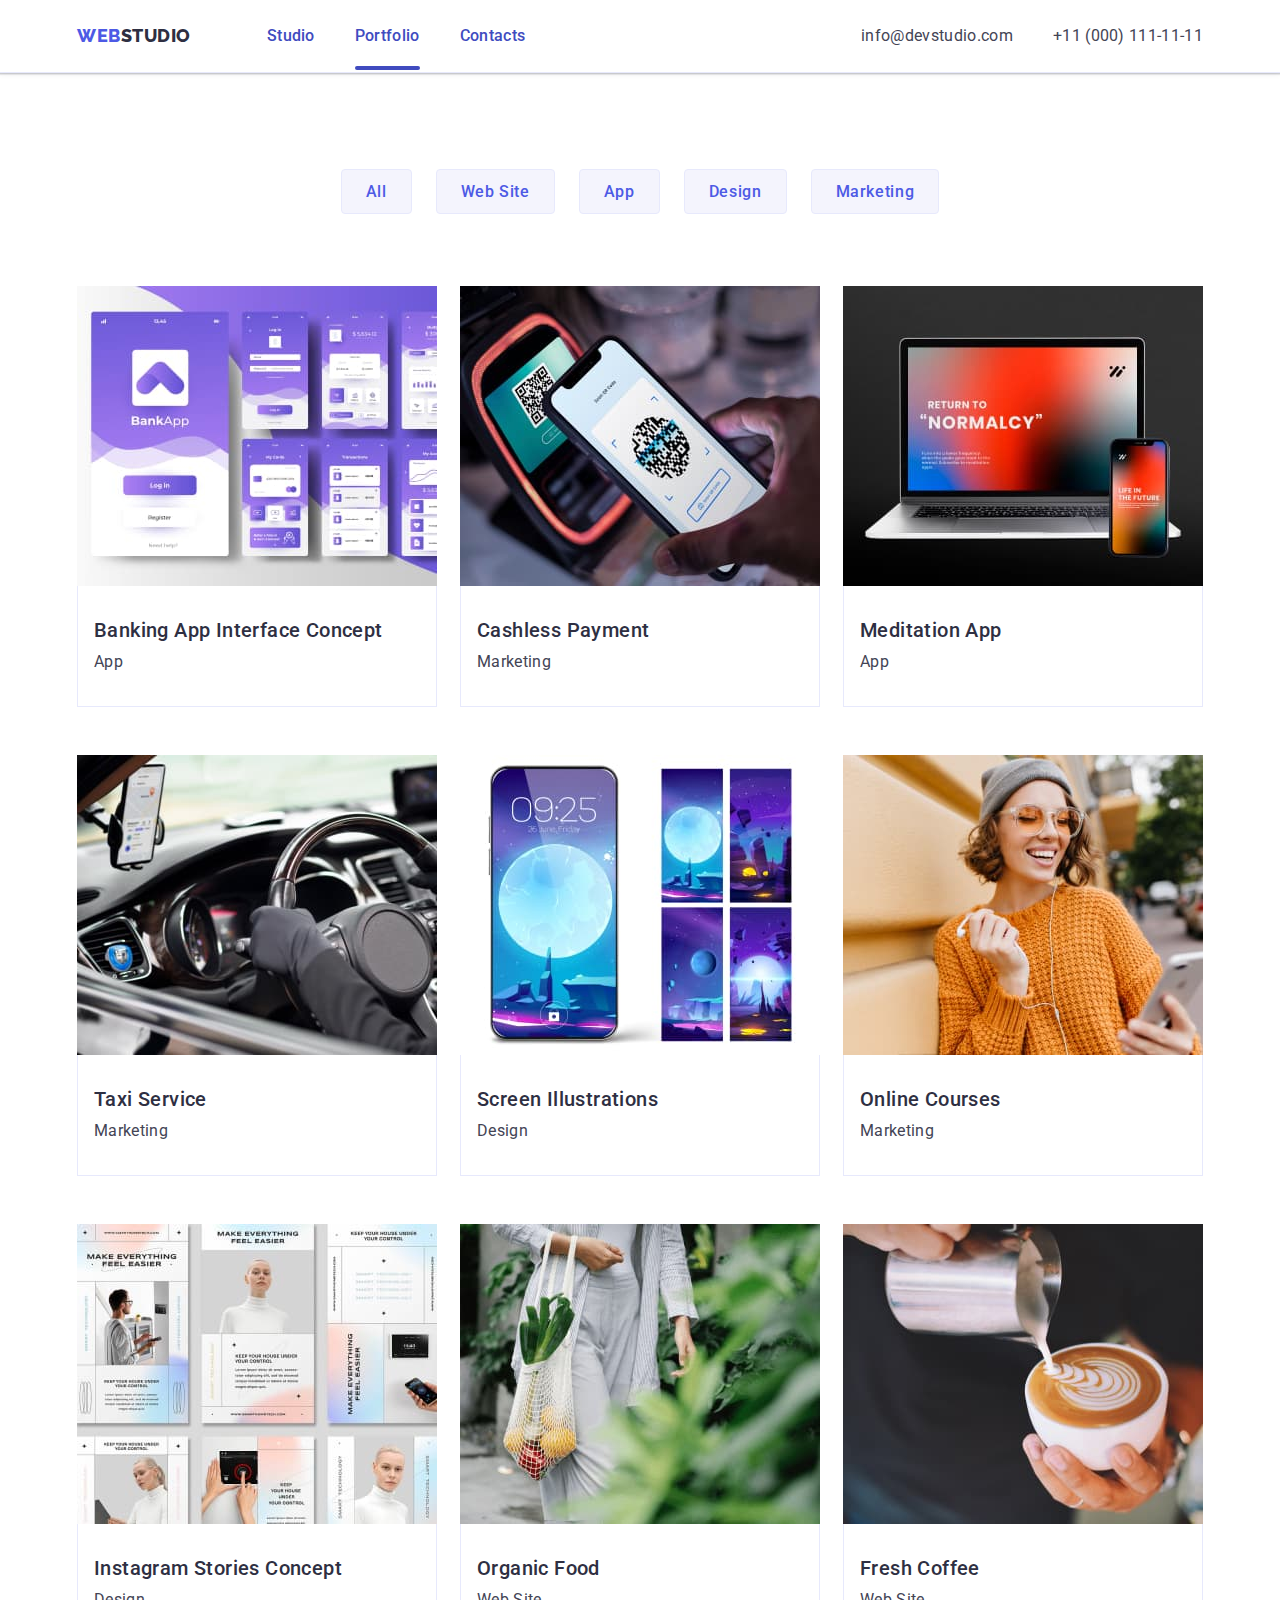
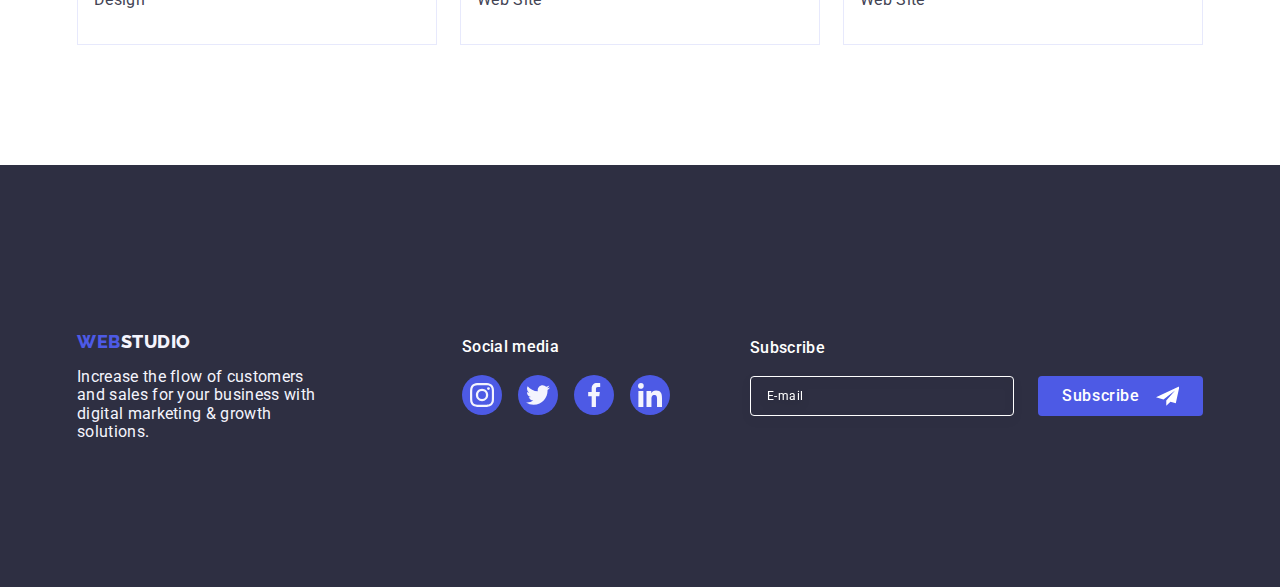
==== commit ea568179: "12" ====
--- a/portfolio.html
+++ b/portfolio.html
@@ -167,6 +167,9 @@
               <a href="" class="widget-link link">
                 <div class="employees-list-img-wraper">
                   <img
+                    srcset="
+                      ./images/Portfolio/Banking-App-Interface-Concept@2x.jpg 2x
+                    "
                     src="./images/Portfolio/Banking-App-Interface-Concept.jpg"
                     alt="App"
                     class="widget-list-img"
@@ -191,6 +194,7 @@
               <a href="" class="widget-link link">
                 <div class="employees-list-img-wraper">
                   <img
+                    srcset="./images/Portfolio/Cashless-Payment@2x.jpg 2x"
                     src="./images/Portfolio/Cashless-Payment.jpg"
                     alt="Marketing"
                     class="widget-list-img"
@@ -213,6 +217,7 @@
               <a href="" class="widget-link link">
                 <div class="employees-list-img-wraper">
                   <img
+                    srcset="./images/Portfolio/Meditation-App@2x.jpg 2x"
                     src="./images/Portfolio/Meditation-App.jpg"
                     alt="App"
                     class="widget-list-img"
@@ -235,6 +240,7 @@
               <a href="" class="widget-link link">
                 <div class="employees-list-img-wraper">
                   <img
+                    srcset="./images/Portfolio/Taxi-Service@2x.jpg 2x"
                     src="./images/Portfolio/Taxi-Service.jpg"
                     alt="Marketing"
                     class="widget-list-img"
@@ -257,6 +263,7 @@
               <a href="" class="widget-link link">
                 <div class="employees-list-img-wraper">
                   <img
+                    srcset="./images/Portfolio/Screen-Illustrations@2x.jpg 2x"
                     src="./images/Portfolio/Screen-Illustrations.jpg"
                     alt="Design"
                     class="widget-list-img"
@@ -279,6 +286,7 @@
               <a href="" class="widget-link link">
                 <div class="employees-list-img-wraper">
                   <img
+                    srcset="./images/Portfolio/Online-Courses@2x.jpg 2x"
                     src="./images/Portfolio/Online-Courses.jpg"
                     alt="Marketing"
                     class="widget-list-img"
@@ -301,6 +309,9 @@
               <a href="" class="widget-link link">
                 <div class="employees-list-img-wraper">
                   <img
+                    srcset="
+                      ./images/Portfolio/Instagram-Stories-Concept@2x.jpg 2x
+                    "
                     src="./images/Portfolio/Instagram-Stories-Concept.jpg"
                     alt="Design"
                     class="widget-list-img"
@@ -323,6 +334,7 @@
               <a href="" class="widget-link link">
                 <div class="employees-list-img-wraper">
                   <img
+                    srcset="./images/Portfolio/Organic-Food@2x.jpg 2x"
                     src="./images/Portfolio/Organic-Food.jpg"
                     alt="Web Site"
                     class="widget-list-img"
@@ -345,6 +357,7 @@
               <a href="" class="widget-link link">
                 <div class="employees-list-img-wraper">
                   <img
+                    srcset="./images/Portfolio/Fresh-Coffee@2x.jpg 2x"
                     src="./images/Portfolio/Fresh-Coffee.jpg"
                     alt="WebSite"
                     class="widget-list-img"
--- a/css/styles.css
+++ b/css/styles.css
@@ -88,6 +88,7 @@
   transition: opacity var(--transition-duration-and-fanc),
     visibility var(--transition-duration-and-fanc),
     poiner-events var(--transition-duration-and-fanc);
+  z-index: 10;
 }
 .mobile-menu.is-open {
   opacity: 1;
@@ -562,8 +563,17 @@
   gap: 24px;
   margin-bottom: 72px;
 }
+
 /*Widjet*/
-
+.widget-list-item {
+  width: 360px;
+}
+.widget-list {
+  display: flex;
+  flex-wrap: wrap;
+  row-gap: 48px;
+  justify-content: center;
+}
 @media screen and (min-width: 768px) {
   .section-project {
     display: none;
@@ -793,7 +803,10 @@
   .button-list {
     justify-content: center;
   }
-  /**/
+  /*widjet*/
+  .widget-list {
+    justify-content: space-between;
+  }
 }
 @media screen and (min-width: 1200px) {
   .section-project {
@@ -1067,15 +1080,6 @@
 .section-main {
   padding-top: 96px;
   padding-bottom: 120px;
-}
-.widget-list {
-  display: flex;
-  flex-wrap: wrap;
-  column-gap: 24px;
-  row-gap: 48px;
-}
-.widget-list-item {
-  width: calc((100% - 48px) / 3);
 }
 .widget-container {
   padding: 32px 16px;
